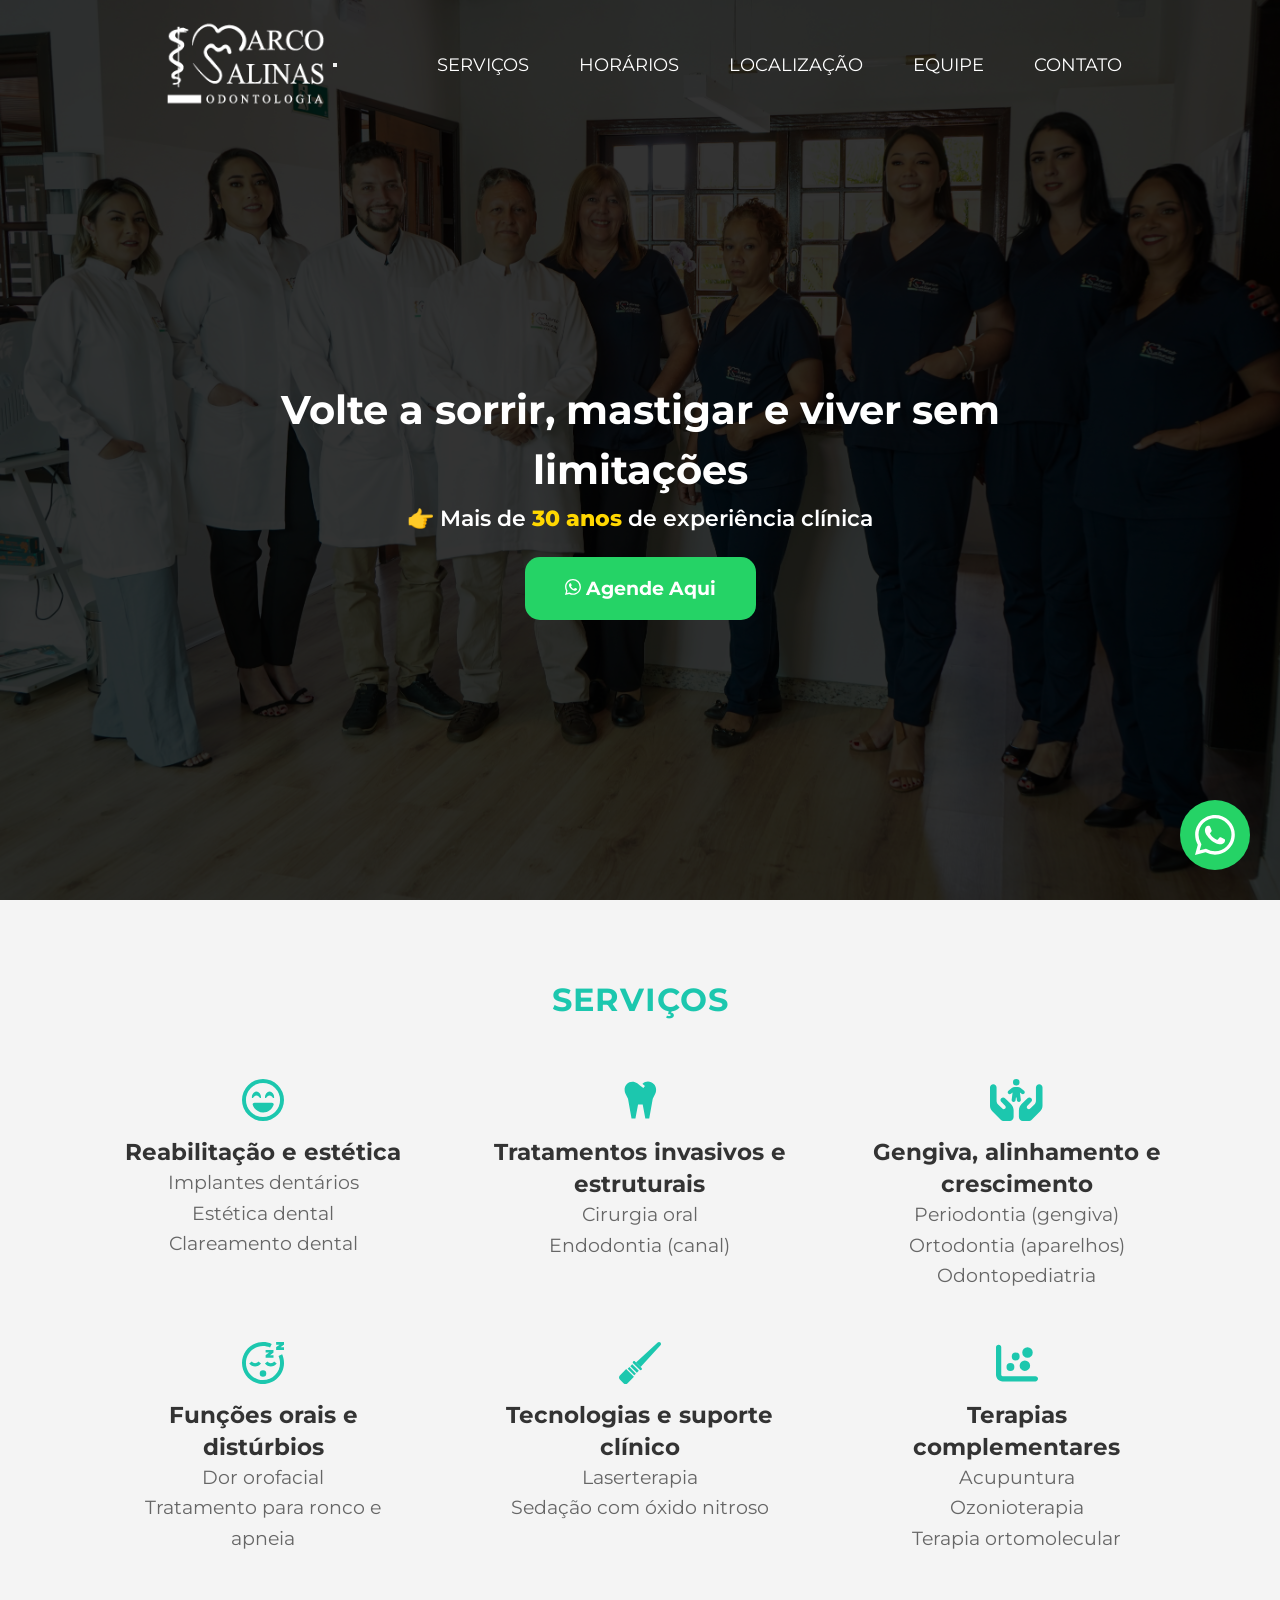
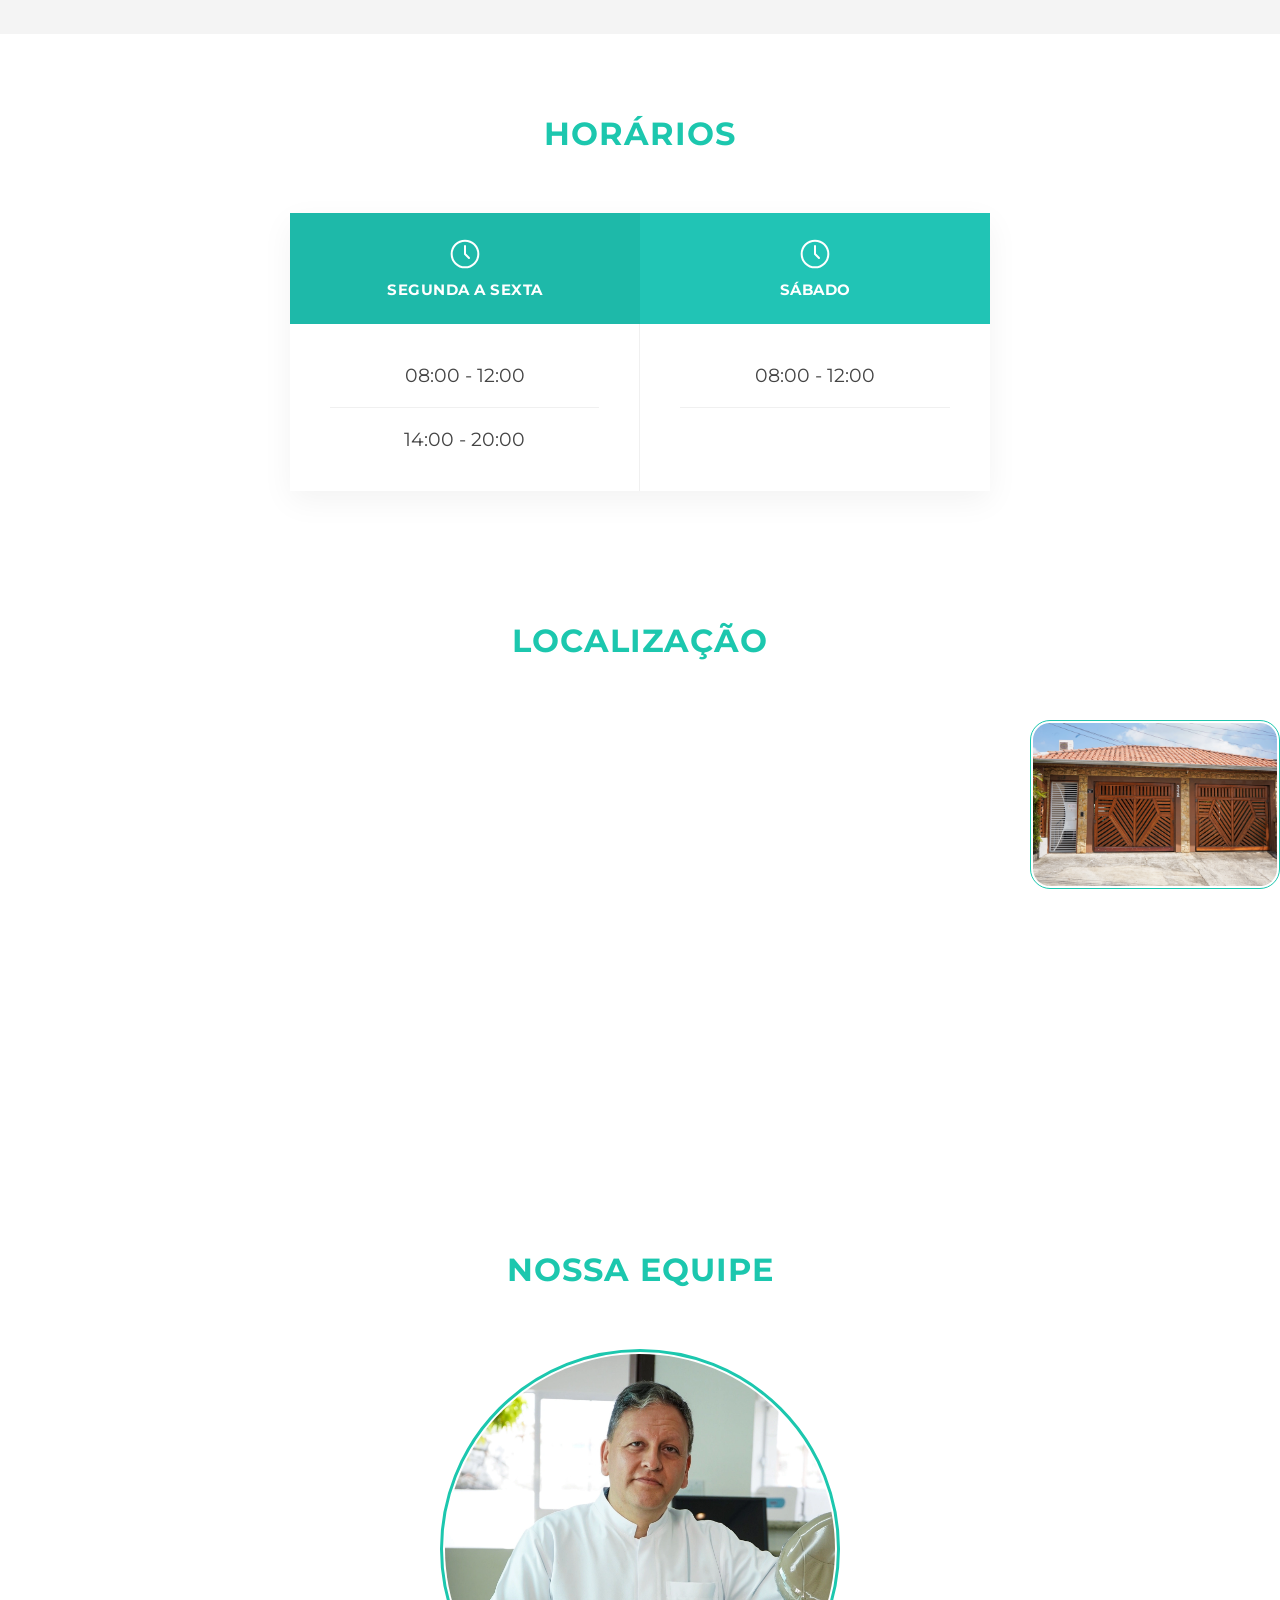
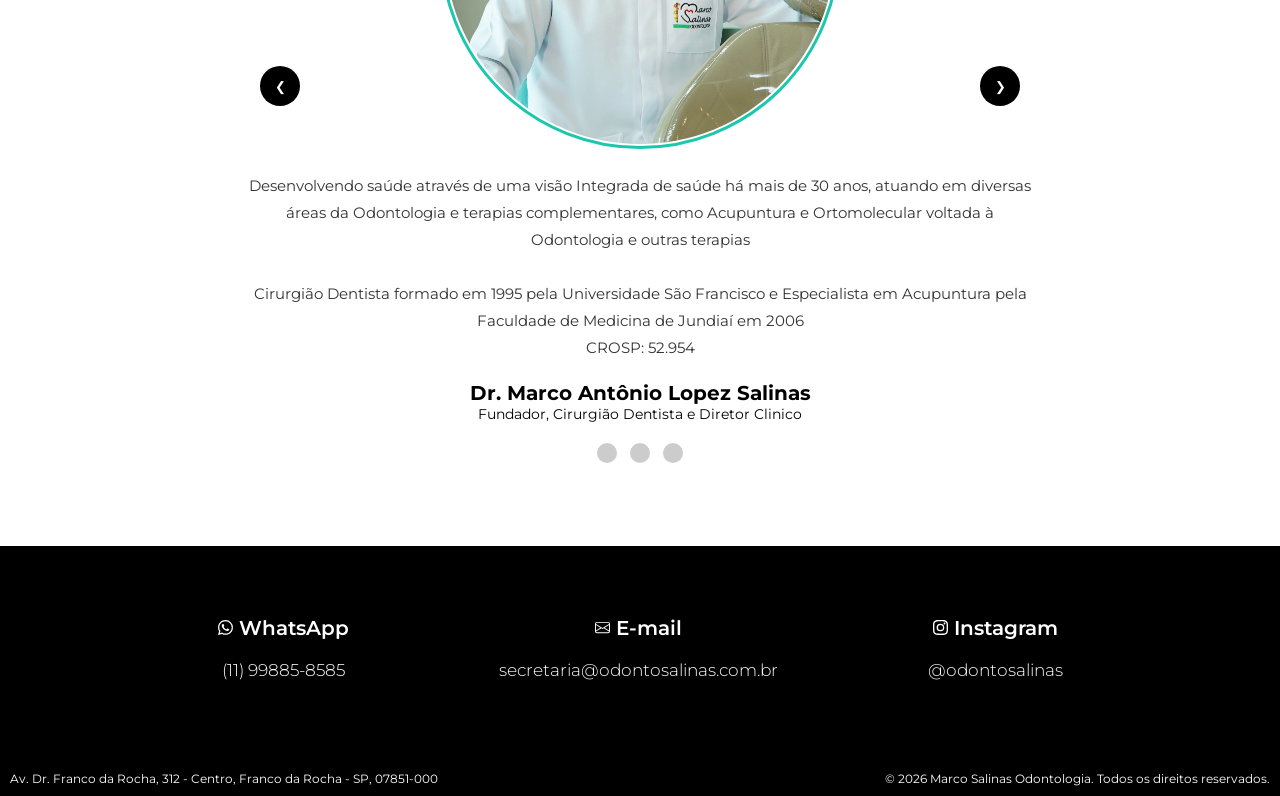
==== index.html @ e05a12b9 "arquivos base" ====
<!doctype html>
<html lang="pt-br">
  <head>
    <meta charset="UTF-8" />
    <title>Marco Salinas Odontologia</title>
    <meta name="description" content="Marco Salinas Odontologia - Franco da Rocha. Recupere seu sorriso com nossos serviços odontológicos. Agende uma avaliação! Mais de 30 anos de experiência.">
    <meta name="author" content="Marco Salinas Odontologia">
    <meta property="og:locale" content="pt_BR">
    <meta name="viewport" content="width=device-width, initial-scale=1.0" />
    <link rel="stylesheet" href="assets/css/index/index.css" />
    <link rel="icon" href="assets/img/logo_branco_png.png" />
  </head>
  <body>
    <header>
    <nav>
        <a href="#hero">
            <img src="assets/img/logo_branco_png.webp" alt="Logo da clínica Marco Salinas Odontologia em Franco da Rocha" width="175px">
        </a>
        
        <button class="menu-toggle" aria-label="Abrir Menu">
            <span class="bar"></span>
            <span class="bar"></span>
            <span class="bar"></span>
        </button>
        
        <ul class="nav-links">
            <li><a href="#servicos">SERVIÇOS</a></li>
            <li><a href="#horarios">HORÁRIOS</a></li>
            <li><a href="#localizacao">LOCALIZAÇÃO</a></li>
            <li><a href="#equipe">EQUIPE</a></li>
            <li><a href="#contato">CONTATO</a></li>
        </ul>
    </nav>
</header>
    <main>
      <section id="hero">
        <div class="container">
          <h1>Volte a sorrir, mastigar e viver sem limitações</h1>
          <p>👉 Mais de <span>30 anos</span> de experiência clínica</p>
          <a href="https://wa.me/5511998858585" target="_blank" class="btn">
            <svg
              xmlns="http://www.w3.org/2000/svg"
              width="16"
              height="16"
              fill="currentColor"
              class="bi bi-whatsapp"
              viewBox="0 0 16 16"
            >
              <path
                d="M13.601 2.326A7.85 7.85 0 0 0 7.994 0C3.627 0 .068 3.558.064 7.926c0 1.399.366 2.76 1.057 3.965L0 16l4.204-1.102a7.9 7.9 0 0 0 3.79.965h.004c4.368 0 7.926-3.558 7.93-7.93A7.9 7.9 0 0 0 13.6 2.326zM7.994 14.521a6.6 6.6 0 0 1-3.356-.92l-.24-.144-2.494.654.666-2.433-.156-.251a6.56 6.56 0 0 1-1.007-3.505c0-3.626 2.957-6.584 6.591-6.584a6.56 6.56 0 0 1 4.66 1.931 6.56 6.56 0 0 1 1.928 4.66c-.004 3.639-2.961 6.592-6.592 6.592m3.615-4.934c-.197-.099-1.17-.578-1.353-.646-.182-.065-.315-.099-.445.099-.133.197-.513.646-.627.775-.114.133-.232.148-.43.05-.197-.1-.836-.308-1.592-.985-.59-.525-.985-1.175-1.103-1.372-.114-.198-.011-.304.088-.403.087-.088.197-.232.296-.346.1-.114.133-.198.198-.33.065-.134.034-.248-.015-.347-.05-.099-.445-1.076-.612-1.47-.16-.389-.323-.335-.445-.34-.114-.007-.247-.007-.38-.007a.73.73 0 0 0-.529.247c-.182.198-.691.677-.691 1.654s.71 1.916.81 2.049c.098.133 1.394 2.132 3.383 2.992.47.205.84.326 1.129.418.475.152.904.129 1.246.08.38-.058 1.171-.48 1.338-.943.164-.464.164-.86.114-.943-.049-.084-.182-.133-.38-.232"
              />
            </svg>
            Agende Aqui
          </a>
        </div>
      </section>
      <section id="servicos">
        <div class="container">
          <h2 class="titulo">SERVIÇOS</h2>

          <div class="grid-servicos">
            <div class="card-servico">
              <svg
                xmlns="http://www.w3.org/2000/svg"
                viewBox="0 0 512 512"
                data-icon="fa-regular-face-laugh-beam"
                role="img"
                preserveAspectRatio="xMidYMid"
                style="overflow: hidden"
              >
                <path
                  d="M464 256A208 208 0 1 0 48 256a208 208 0 1 0 416 0zM0 256a256 256 0 1 1 512 0A256 256 0 1 1 0 256zm130.7 57.9c-4.2 -13.6 7.1 -25.9 21.3 -25.9H364.5c14.2 0 25.5 12.4 21.3 25.9C369 368.4 318.2 408 258.2 408s-110.8 -39.6 -127.5 -94.1zm86.9 -85.1l0 0 0 0 -0.2 -0.2c-0.2 -0.2 -0.4 -0.5 -0.7 -0.9c-0.6 -0.8 -1.6 -2 -2.8 -3.4c-2.5 -2.8 -6 -6.6 -10.2 -10.3c-8.8 -7.8 -18.8 -14 -27.7 -14s-18.9 6.2 -27.7 14c-4.2 3.7 -7.7 7.5 -10.2 10.3c-1.2 1.4 -2.2 2.6 -2.8 3.4c-0.3 0.4 -0.6 0.7 -0.7 0.9l-0.2 0.2 0 0 0 0 0 0c-2.1 2.8 -5.7 3.9 -8.9 2.8s-5.5 -4.1 -5.5 -7.6c0 -17.9 6.7 -35.6 16.6 -48.8c9.8 -13 23.9 -23.2 39.4 -23.2s29.6 10.2 39.4 23.2c9.9 13.2 16.6 30.9 16.6 48.8c0 3.4 -2.2 6.5 -5.5 7.6s-6.9 0 -8.9 -2.8l0 0 0 0zm160 0l0 0 -0.2 -0.2c-0.2 -0.2 -0.4 -0.5 -0.7 -0.9c-0.6 -0.8 -1.6 -2 -2.8 -3.4c-2.5 -2.8 -6 -6.6 -10.2 -10.3c-8.8 -7.8 -18.8 -14 -27.7 -14s-18.9 6.2 -27.7 14c-4.2 3.7 -7.7 7.5 -10.2 10.3c-1.2 1.4 -2.2 2.6 -2.8 3.4c-0.3 0.4 -0.6 0.7 -0.7 0.9l-0.2 0.2 0 0 0 0 0 0c-2.1 2.8 -5.7 3.9 -8.9 2.8s-5.5 -4.1 -5.5 -7.6c0 -17.9 6.7 -35.6 16.6 -48.8c9.8 -13 23.9 -23.2 39.4 -23.2s29.6 10.2 39.4 23.2c9.9 13.2 16.6 30.9 16.6 48.8c0 3.4 -2.2 6.5 -5.5 7.6s-6.9 0 -8.9 -2.8l0 0 0 0 0 0z"
                ></path>
              </svg>
              <h3>Reabilitação e estética</h3>
              <ul>
                <li>Implantes dentários</li>
                <li>Estética dental</li>
                <li>Clareamento dental</li>
              </ul>
            </div>

            <div class="card-servico">
              <svg
                xmlns="http://www.w3.org/2000/svg"
                viewBox="0 0 448 512"
                data-icon="fa-sharp-solid-tooth"
                role="img"
                preserveAspectRatio="xMidYMid"
                style="overflow: hidden"
              >
                <path
                  d="M186.1 52.1C169.3 39.1 148.7 32 127.5 32C74.7 32 32 74.7 32 127.5v6.2c0 15.8 3.7 31.3 10.7 45.5L73 239.6l39.4 220.6 3.5 19.8H136h8 19.9l3.7 -19.5L195.9 312h56.3l28.3 148.5 3.7 19.5H304h8 20.1l3.5 -19.8L375 239.6l30.2 -60.5c7.1 -14.1 10.7 -29.7 10.7 -45.5v-2.1c0 -55 -44.6 -99.6 -99.6 -99.6c-24.1 0 -47.4 8.8 -65.6 24.6l-3.2 2.8 32.1 25 -19.6 25.3 -37 -28.8 -37 -28.8z"
                ></path>
              </svg>
              <h3>Tratamentos invasivos e<br />estruturais</h3>
              <ul>
                <li>Cirurgia oral</li>
                <li>Endodontia (canal)</li>
              </ul>
            </div>

            <div class="card-servico">
              <svg
                xmlns="http://www.w3.org/2000/svg"
                viewBox="0 0 640 512"
                data-icon="fa-duotone-hands-holding-child"
                role="img"
                preserveAspectRatio="xMidYMid"
                style="overflow: hidden"
              >
                <defs></defs>
                <path
                  class="fa-secondary"
                  d="M80 104c0-22.1-17.9-40-40-40S0 81.9 0 104v56 64V325.5c0 25.5 10.1 49.9 28.1 67.9L128 493.3c12 12 28.3 18.7 45.3 18.7H240c26.5 0 48-21.5 48-48V385.1c0-29.7-11.8-58.2-32.8-79.2l-25.3-25.3 0 0-15.2-15.2-32-32c-12.5-12.5-32.8-12.5-45.3 0s-12.5 32.8 0 45.3l32 32 15.2 15.2c11 11 9.2 29.2-3.7 37.8c-9.7 6.5-22.7 5.2-31-3.1L98.7 309.5c-12-12-18.7-28.3-18.7-45.3V224 144 104zm480 0v40 80 40.2c0 17-6.7 33.3-18.7 45.3l-51.1 51.1c-8.3 8.3-21.3 9.6-31 3.1c-12.9-8.6-14.7-26.9-3.7-37.8l15.2-15.2 32-32c12.5-12.5 12.5-32.8 0-45.3s-32.8-12.5-45.3 0l-32 32-15.2 15.2 0 0-25.3 25.3c-21 21-32.8 49.5-32.8 79.2V464c0 26.5 21.5 48 48 48h66.7c17 0 33.3-6.7 45.3-18.7l99.9-99.9c18-18 28.1-42.4 28.1-67.9V224 160 104c0-22.1-17.9-40-40-40s-40 17.9-40 40z"
                ></path>
                <path
                  class="fa-primary"
                  d="M280 40a40 40 0 1 1 80 0 40 40 0 1 1 -80 0zM384.5 181l-19.8-16.7L375.8 253c1.6 13.2-7.7 25.1-20.8 26.8s-25.1-7.7-26.8-20.8l-4.4-35h-7.6l-4.4 35c-1.6 13.2-13.6 22.5-26.8 20.8s-22.5-13.6-20.8-26.8l11.1-88.8L255.5 181c-10.1 8.6-25.3 7.3-33.8-2.8s-7.3-25.3 2.8-33.8L266 109.2c10.1-8.5 22.9-13.2 36.2-13.2h35.6c13.2 0 26 4.7 36.2 13.2l41.5 35.1c10.1 8.6 11.4 23.7 2.8 33.8s-23.7 11.4-33.8 2.8z"
                ></path>
              </svg>
              <h3>Gengiva, alinhamento e<br />crescimento</h3>
              <ul>
                <li>Periodontia (gengiva)</li>
                <li>Ortodontia (aparelhos)</li>
                <li>Odontopediatria</li>
              </ul>
            </div>

            <div class="card-servico">
              <svg
                xmlns="http://www.w3.org/2000/svg"
                viewBox="0 0 512 512"
                data-icon="fa-sharp-regular-face-sleeping"
                role="img"
                preserveAspectRatio="xMidYMid"
                style="overflow: hidden"
              >
                <path
                  d="M48 256C48 141.1 141.1 48 256 48c30.7 0 59.9 6.7 86.1 18.6l19.9 -43.7C329.6 8.2 293.7 0 256 0C114.6 0 0 114.6 0 256S114.6 512 256 512s256 -114.6 256 -256c0 -37.7 -8.2 -73.6 -22.9 -105.9l-43.7 19.9C457.3 196.1 464 225.3 464 256c0 114.9 -93.1 208 -208 208S48 370.9 48 256zM256 424a40 40 0 1 0 0 -80 40 40 0 1 0 0 80zM391.5 237.7c-20 27.1 -59.8 27.1 -79.8 0l-32.2 23.8c36 48.7 108.2 48.7 144.2 0l-32.2 -23.8zm-271.8 0L87.5 261.5c36 48.7 108.2 48.7 144.2 0l-32.2 -23.8c-20 27.1 -59.8 27.1 -79.8 0zM288 96v32h16 26.7l-36.3 27.2L288 160v8 8 16h16 64 16V160H368 341.3l36.3 -27.2L384 128v-8 -8V96H368 304 288zM432 0H416V32h16 26.7L422.4 59.2 416 64v8 8V96h16 64 16V64H496 469.3l36.3 -27.2L512 32V24 16 0H496 432z"
                ></path>
              </svg>
              <h3>Funções orais e<br />distúrbios</h3>
              <ul>
                <li>Dor orofacial</li>
                <li>Tratamento para ronco e<br />apneia</li>
              </ul>
            </div>

            <div class="card-servico">
              <svg
                xmlns="http://www.w3.org/2000/svg"
                viewBox="0 0 512 512"
                data-icon="fa-duotone-sword-laser"
                role="img"
                preserveAspectRatio="xMidYMid"
                style="overflow: hidden"
              >
                <path
                  class="fa-secondary"
                  d="M505.7 40.2c8.7-9.5 8.3-24.1-.7-33.2s-23.7-9.4-33.2-.7L207.1 248.5l56.4 56.4L505.7 40.2z"
                ></path>
                <path
                  class="fa-primary"
                  d="M172.7 236.7c-6.1 6.1-6.2 15.8-.5 22.1l81 81c6.3 5.8 16 5.6 22.1-.5c6.2-6.2 6.2-16.4 0-22.6l-80-80c-6.2-6.2-16.4-6.2-22.6 0zm-11.3 33.9l-23.7 23.7 80 80 23.7-23.7-80-80zm45 115l-80-80-20.7 20.7 80 80 20.7-20.7zM181.7 425L87 330.3l-2.3 2.3L10.3 407C3.7 413.7 0 422.6 0 432s3.7 18.3 10.3 25L55 501.7c6.6 6.6 15.6 10.3 25 10.3s18.3-3.7 25-10.3l74.3-74.3 2.3-2.3z"
                ></path>
              </svg>
              <h3>Tecnologias e suporte<br />clínico</h3>
              <ul>
                <li>Laserterapia</li>
                <li>Sedação com óxido nitroso</li>
              </ul>
            </div>

            <div class="card-servico">
              <svg
                xmlns="http://www.w3.org/2000/svg"
                viewBox="0 0 512 512"
                data-icon="fa-duotone-chart-scatter-bubble"
                role="img"
                preserveAspectRatio="xMidYMid"
                style="overflow: hidden"
              >
                <defs></defs>
                <path
                  class="fa-secondary"
                  d="M32 32c17.7 0 32 14.3 32 32V400c0 8.8 7.2 16 16 16H480c17.7 0 32 14.3 32 32s-14.3 32-32 32H80c-44.2 0-80-35.8-80-80V64C0 46.3 14.3 32 32 32z"
                ></path>
                <path
                  class="fa-primary"
                  d="M384 192a64 64 0 1 0 0-128 64 64 0 1 0 0 128zm-96-16a48 48 0 1 0 -96 0 48 48 0 1 0 96 0zm64 176a64 64 0 1 0 0-128 64 64 0 1 0 0 128zm-176 0a48 48 0 1 0 0-96 48 48 0 1 0 0 96z"
                ></path>
              </svg>
              <h3>Terapias<br />complementares</h3>
              <ul>
                <li>Acupuntura</li>
                <li>Ozonioterapia</li>
                <li>Terapia ortomolecular</li>
              </ul>
            </div>
          </div>
        </div>
      </section>
      <section id="horarios">
        <div class="overlay-horarios">
          <div class="container">
            <h2 class="titulo">HORÁRIOS</h2>

            <div class="card-horarios">
              <div class="coluna-horario">
                <div class="cabecalho-horario bg-teal-dark">
                  <svg
                    class="icone-relogio"
                    viewBox="0 0 24 24"
                    fill="none"
                    stroke="currentColor"
                    stroke-width="1.5"
                    stroke-linecap="round"
                    stroke-linejoin="round"
                  >
                    <circle cx="12" cy="12" r="10"></circle>
                    <polyline points="12 6 12 12 15 15"></polyline>
                  </svg>
                  <h3>SEGUNDA A SEXTA</h3>
                </div>
                <div class="corpo-horario borda-direita">
                  <div class="linha-horario borda-inferior">08:00 - 12:00</div>
                  <div class="linha-horario">14:00 - 20:00</div>
                </div>
              </div>

              <div class="coluna-horario">
                <div class="cabecalho-horario bg-teal-light">
                  <svg
                    class="icone-relogio"
                    viewBox="0 0 24 24"
                    fill="none"
                    stroke="currentColor"
                    stroke-width="1.5"
                    stroke-linecap="round"
                    stroke-linejoin="round"
                  >
                    <circle cx="12" cy="12" r="10"></circle>
                    <polyline points="12 6 12 12 15 15"></polyline>
                  </svg>
                  <h3>SÁBADO</h3>
                </div>
                <div class="corpo-horario">
                  <div class="linha-horario borda-inferior">08:00 - 12:00</div>
                  <div class="linha-horario">&nbsp;</div>
                </div>
              </div>
            </div>
          </div>
        </div>
      </section>
      <section id="localizacao">
        <h2 class="titulo">LOCALIZAÇÃO</h2>
        <div class="container">
          <iframe
            src="https://www.google.com/maps/embed?pb=!1m18!1m12!1m3!1d3663.6260722080146!2d-46.72597228830667!3d-23.329322053022203!2m3!1f0!2f0!3f0!3m2!1i1024!2i768!4f13.1!3m3!1m2!1s0x94cee43f23cbb299%3A0x196dfcf4486a04c1!2sMarco%20Salinas%20Odontologia!5e0!3m2!1spt-BR!2sbr!4v1776551404346!5m2!1spt-BR!2sbr"
            width="600"
            height="450"
            style="border: 0"
            allowfullscreen=""
            loading="lazy"
            referrerpolicy="no-referrer-when-downgrade"
          ></iframe>
          <img src="assets/img/fachada_clinica.webp" alt="Fachada da clínica Marco Salinas Odontologia localizada no centro de Franco da Rocha" loading="lazy"/>
        </div>
      </section>
      <section id="equipe">
        <div class="container">
          <h2 class="titulo">Nossa Equipe</h2>

          <div class="carousel-container">
            <button class="btn-prev" onclick="mudarSlide(-1)">❮</button>

            <div class="carousel-wrapper">
              <div class="slide active">
                <img
                  src="assets/img/dr_marco_salinas.webp"
                  alt="Dr. Marco Salinas, dentista com mais de 30 anos de experiência em Franco da Rocha"
                  class="foto-perfil"
                  loading="lazy"
                />
                <div class="biografia">
                  <p>
                    Desenvolvendo saúde através de uma visão Integrada de saúde há mais de 30 anos, atuando em diversas áreas da Odontologia e terapias complementares, como Acupuntura e Ortomolecular voltada à Odontologia e outras terapias
                  </p>
                  <br>
                  <p>
                    Cirurgião Dentista formado em 1995 pela Universidade São
                    Francisco e Especialista em Acupuntura pela Faculdade de Medicina de
                    Jundiaí em 2006
                  </p>
                  <p>CROSP: 52.954</p>
                </div>
                <h3 class="nome">Dr. Marco Antônio Lopez Salinas</h3>
                <p class="cargo">Fundador, Cirurgião Dentista e Diretor Clinico</p>
              </div>

              <div class="slide">
                <img
                  src="assets/img/abc.webp"
                  alt="Dra. Exemplo"
                  class="foto-perfil"
                  loading="lazy"
                />
                <div class="biografia">
                  <p>Especialista em X pela X</p>
                  <p>Mestre em X</p>
                  <p>Atuação em X</p>
                  <p>CROSP: XX.XXX</p>
                </div>
                <h3 class="nome">Dra. X</h3>
                <p class="cargo">Cargo X</p>
              </div>
              <!-- <div class="slide">
                <img
                  src="assets/img/logo_branco_png.png"
                  alt="Dra. Exemplo"
                  class="foto-perfil"
                  loading="lazy"
                />
                <div class="biografia">
                  <p>Especialista em Ortodontia pela USP</p>
                  <p>Mestre em Odontologia Estética</p>
                  <p>Atuação em alinhadores invisíveis</p>
                  <p>CROSP: 00.000</p>
                </div>
                <h3 class="nome">Dra. X</h3>
                <p class="cargo">Cargo X</p>
              </div> -->
            </div>

            <button class="btn-next" onclick="mudarSlide(1)">❯</button>
          </div>

          <div class="dots" id="dots-container">
            <span class="dot active" onclick="irParaSlide(0)"></span>
            <span class="dot" onclick="irParaSlide(1)"></span>
            <span class="dot" onclick="irParaSlide(2)"></span>
          </div>
        </div>
      </section>
    </main>
    <footer>
      <div id="contato">
        <div>
          <p>
            <svg
              xmlns="http://www.w3.org/2000/svg"
              width="16"
              height="16"
              fill="currentColor"
              class="bi bi-whatsapp"
              viewBox="0 0 16 16"
            >
              <path
                d="M13.601 2.326A7.85 7.85 0 0 0 7.994 0C3.627 0 .068 3.558.064 7.926c0 1.399.366 2.76 1.057 3.965L0 16l4.204-1.102a7.9 7.9 0 0 0 3.79.965h.004c4.368 0 7.926-3.558 7.93-7.93A7.9 7.9 0 0 0 13.6 2.326zM7.994 14.521a6.6 6.6 0 0 1-3.356-.92l-.24-.144-2.494.654.666-2.433-.156-.251a6.56 6.56 0 0 1-1.007-3.505c0-3.626 2.957-6.584 6.591-6.584a6.56 6.56 0 0 1 4.66 1.931 6.56 6.56 0 0 1 1.928 4.66c-.004 3.639-2.961 6.592-6.592 6.592m3.615-4.934c-.197-.099-1.17-.578-1.353-.646-.182-.065-.315-.099-.445.099-.133.197-.513.646-.627.775-.114.133-.232.148-.43.05-.197-.1-.836-.308-1.592-.985-.59-.525-.985-1.175-1.103-1.372-.114-.198-.011-.304.088-.403.087-.088.197-.232.296-.346.1-.114.133-.198.198-.33.065-.134.034-.248-.015-.347-.05-.099-.445-1.076-.612-1.47-.16-.389-.323-.335-.445-.34-.114-.007-.247-.007-.38-.007a.73.73 0 0 0-.529.247c-.182.198-.691.677-.691 1.654s.71 1.916.81 2.049c.098.133 1.394 2.132 3.383 2.992.47.205.84.326 1.129.418.475.152.904.129 1.246.08.38-.058 1.171-.48 1.338-.943.164-.464.164-.86.114-.943-.049-.084-.182-.133-.38-.232"
              />
            </svg>
            WhatsApp
          </p>
          <a href="https://wa.me/5511998858585" target="_blank"
            >(11) 99885-8585</a
          >
        </div>
        
        <div>
          <p>
            <svg
              xmlns="http://www.w3.org/2000/svg"
              fill="currentColor"
              class="bi bi-envelope"
              viewBox="0 0 16 16"
            >
              <path
                d="M0 4a2 2 0 0 1 2-2h12a2 2 0 0 1 2 2v8a2 2 0 0 1-2 2H2a2 2 0 0 1-2-2zm2-1a1 1 0 0 0-1 1v.217l7 4.2 7-4.2V4a1 1 0 0 0-1-1zm13 2.383-4.708 2.825L15 11.105zm-.034 6.876-5.64-3.471L8 9.583l-1.326-.795-5.64 3.47A1 1 0 0 0 2 13h12a1 1 0 0 0 .966-.741M1 11.105l4.708-2.897L1 5.383z"
              />
            </svg>
            E-mail
          </p>
          <a href="mailto:secretaria@odontosalinas.com.br"
            >secretaria@odontosalinas.com.br</a
          >
        </div>
        <div>
          <p>
            <svg
              xmlns="http://www.w3.org/2000/svg"
              width="16"
              height="16"
              fill="currentColor"
              class="bi bi-instagram"
              viewBox="0 0 16 16"
            >
              <path
                d="M8 0C5.829 0 5.556.01 4.703.048 3.85.088 3.269.222 2.76.42a3.9 3.9 0 0 0-1.417.923A3.9 3.9 0 0 0 .42 2.76C.222 3.268.087 3.85.048 4.7.01 5.555 0 5.827 0 8.001c0 2.172.01 2.444.048 3.297.04.852.174 1.433.372 1.942.205.526.478.972.923 1.417.444.445.89.719 1.416.923.51.198 1.09.333 1.942.372C5.555 15.99 5.827 16 8 16s2.444-.01 3.298-.048c.851-.04 1.434-.174 1.943-.372a3.9 3.9 0 0 0 1.416-.923c.445-.445.718-.891.923-1.417.197-.509.332-1.09.372-1.942C15.99 10.445 16 10.173 16 8s-.01-2.445-.048-3.299c-.04-.851-.175-1.433-.372-1.941a3.9 3.9 0 0 0-.923-1.417A3.9 3.9 0 0 0 13.24.42c-.51-.198-1.092-.333-1.943-.372C10.443.01 10.172 0 7.998 0zm-.717 1.442h.718c2.136 0 2.389.007 3.232.046.78.035 1.204.166 1.486.275.373.145.64.319.92.599s.453.546.598.92c.11.281.24.705.275 1.485.039.843.047 1.096.047 3.231s-.008 2.389-.047 3.232c-.035.78-.166 1.203-.275 1.485a2.5 2.5 0 0 1-.599.919c-.28.28-.546.453-.92.598-.28.11-.704.24-1.485.276-.843.038-1.096.047-3.232.047s-2.39-.009-3.233-.047c-.78-.036-1.203-.166-1.485-.276a2.5 2.5 0 0 1-.92-.598 2.5 2.5 0 0 1-.6-.92c-.109-.281-.24-.705-.275-1.485-.038-.843-.046-1.096-.046-3.233s.008-2.388.046-3.231c.036-.78.166-1.204.276-1.486.145-.373.319-.64.599-.92s.546-.453.92-.598c.282-.11.705-.24 1.485-.276.738-.034 1.024-.044 2.515-.045zm4.988 1.328a.96.96 0 1 0 0 1.92.96.96 0 0 0 0-1.92m-4.27 1.122a4.109 4.109 0 1 0 0 8.217 4.109 4.109 0 0 0 0-8.217m0 1.441a2.667 2.667 0 1 1 0 5.334 2.667 2.667 0 0 1 0-5.334"
              />
            </svg>
            Instagram
          </p>
          <a href="https://www.instagram.com/odontosalinas/" target="_blank"
            >@odontosalinas</a
          >
        </div>
      </div>
      
      <div class="container">
        <p>
          Av. Dr. Franco da Rocha, 312 - Centro, Franco da Rocha - SP, 07851-000
        </p>
        <p>
          &copy; 2026 Marco Salinas Odontologia. Todos os direitos reservados.
        </p>
      </div>
    </footer>
    <aside>

        <a id="whatsapp" href="https://wa.me/5511998858585" target="_blank">
            <svg xmlns="http://www.w3.org/2000/svg" width="16" height="16" fill="currentColor" class="bi bi-whatsapp" viewBox="0 0 16 16">
                <path d="M13.601 2.326A7.85 7.85 0 0 0 7.994 0C3.627 0 .068 3.558.064 7.926c0 1.399.366 2.76 1.057 3.965L0 16l4.204-1.102a7.9 7.9 0 0 0 3.79.965h.004c4.368 0 7.926-3.558 7.93-7.93A7.9 7.9 0 0 0 13.6 2.326zM7.994 14.521a6.6 6.6 0 0 1-3.356-.92l-.24-.144-2.494.654.666-2.433-.156-.251a6.56 6.56 0 0 1-1.007-3.505c0-3.626 2.957-6.584 6.591-6.584a6.56 6.56 0 0 1 4.66 1.931 6.56 6.56 0 0 1 1.928 4.66c-.004 3.639-2.961 6.592-6.592 6.592m3.615-4.934c-.197-.099-1.17-.578-1.353-.646-.182-.065-.315-.099-.445.099-.133.197-.513.646-.627.775-.114.133-.232.148-.43.05-.197-.1-.836-.308-1.592-.985-.59-.525-.985-1.175-1.103-1.372-.114-.198-.011-.304.088-.403.087-.088.197-.232.296-.346.1-.114.133-.198.198-.33.065-.134.034-.248-.015-.347-.05-.099-.445-1.076-.612-1.47-.16-.389-.323-.335-.445-.34-.114-.007-.247-.007-.38-.007a.73.73 0 0 0-.529.247c-.182.198-.691.677-.691 1.654s.71 1.916.81 2.049c.098.133 1.394 2.132 3.383 2.992.47.205.84.326 1.129.418.475.152.904.129 1.246.08.38-.058 1.171-.48 1.338-.943.164-.464.164-.86.114-.943-.049-.084-.182-.133-.38-.232"/>
            </svg>
        </a>
    </aside>
    <aside>
        <button id="btn-scroll-top" onclick="scrollToTop()">
            <svg
            xmlns="http://www.w3.org/2000/svg"
            viewBox="0 0 24 24"
            fill="currentColor"
            width="40"
            height="40"
            >
            <path d="M12 2L5 9h4v7h6V9h4L12 2z"></path>
            </svg>
        </button>
    </aside>
  </body>
  <script src="assets/js/index/index.js"></script>
</html>
---- assets/css/index/index.css ----
@import url('../global/global.css');
@import url('partials/equipe.css');
@import url('partials/hero.css');
@import url('partials/servicos.css');
@import url('partials/contato.css');
@import url('partials/localizacao.css');
@import url('partials/horarios.css');
@import url('partials/header.css');

a {
    text-decoration: none;
}

body.no-scroll {
    overflow: hidden;
}

/* Botão de voltar ao topo */
#btn-scroll-top {
    position: fixed;
    bottom: 11rem;
    right: 3rem;
    background-color: var(--verde_azulado);
    border: none;
    border-radius: 50%;
    width: 7rem;
    height: 7rem;
    cursor: pointer;
    z-index: 1000;
    font-size: 6rem;
    display: none;
}

/* botão do whatsapp */
#whatsapp {
    position: fixed;
    bottom: 3rem;
    right: 3rem;
    background-color: var(--verde_claro);
    border: none;
    border-radius: 50%;
    width: 7rem;
    height: 7rem;
    cursor: pointer;
    z-index: 1000;
    display: flex;
    justify-content: center;
    align-items: center;
    transition: transform 0.3s ease, box-shadow 0.3s ease, background-color 0.3s ease;
    /* Animação de pulsação */
    animation: pulse-animation 2s infinite;
}

#whatsapp:hover {
    transform: scale(1.15) rotate(10deg);
    box-shadow: 0 0 20px rgba(37, 211, 102, 0.6); /* Brilho neon */
    background-color: #000;
}

@keyframes pulse-animation {
    0% { box-shadow: 0 0 0 0 rgba(37, 211, 102, 0.7); }
    70% { box-shadow: 0 0 0 15px rgba(37, 211, 102, 0); }
    100% { box-shadow: 0 0 0 0 rgba(37, 211, 102, 0); }
}

#whatsapp svg {
    fill: white;
    width: 4rem;
    height: 4rem;
    transition: transform 0.3s ease;
}

#whatsapp:hover svg {
    transform: scale(1.1);
}



@media (max-width:840px) {

  html {
    font-size: 50.5%;
    scroll-behavior: smooth;
  }

  #btn-scroll-top {
    width: 6rem;
    height: 6rem;
    bottom: 10rem;
  }

  #whatsapp {
    width: 6rem;
    height: 6rem;
  }

  #whatsapp svg {
    width: 3rem;
    height: 3rem;
  }

}
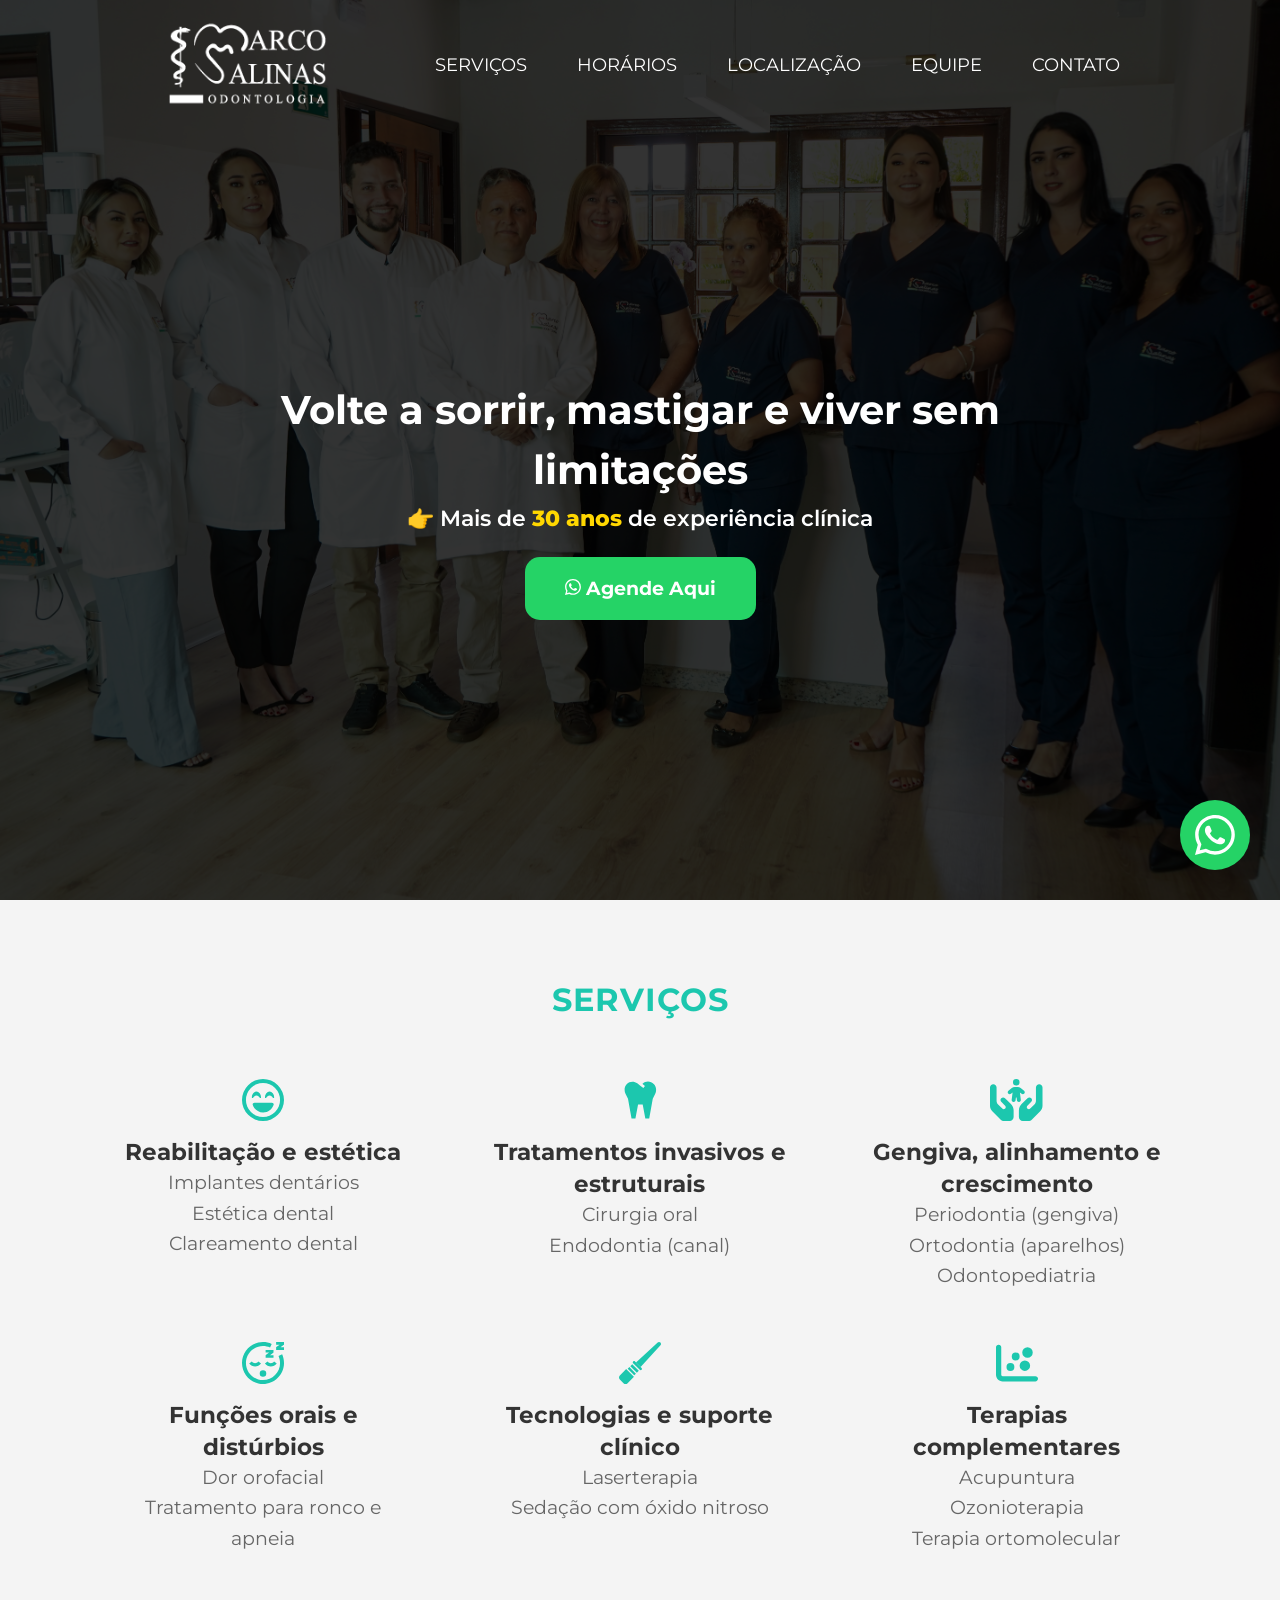
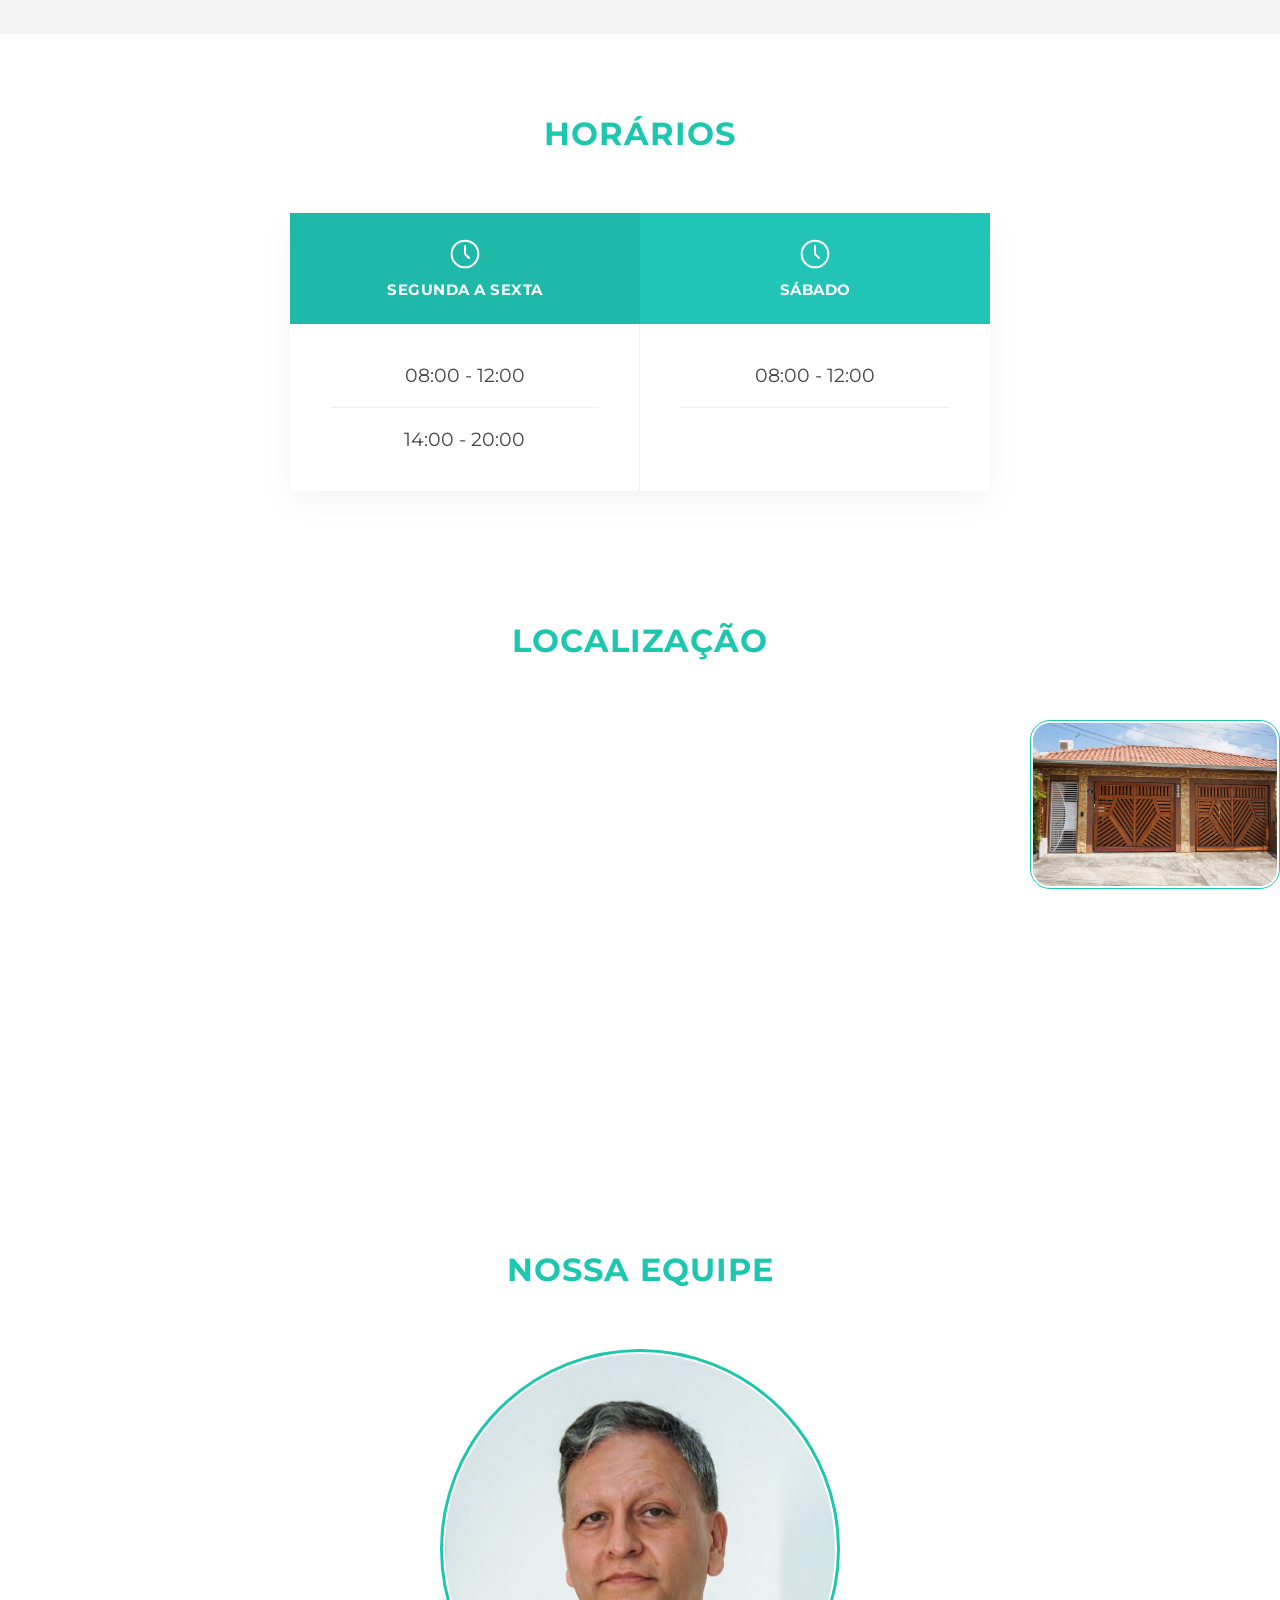
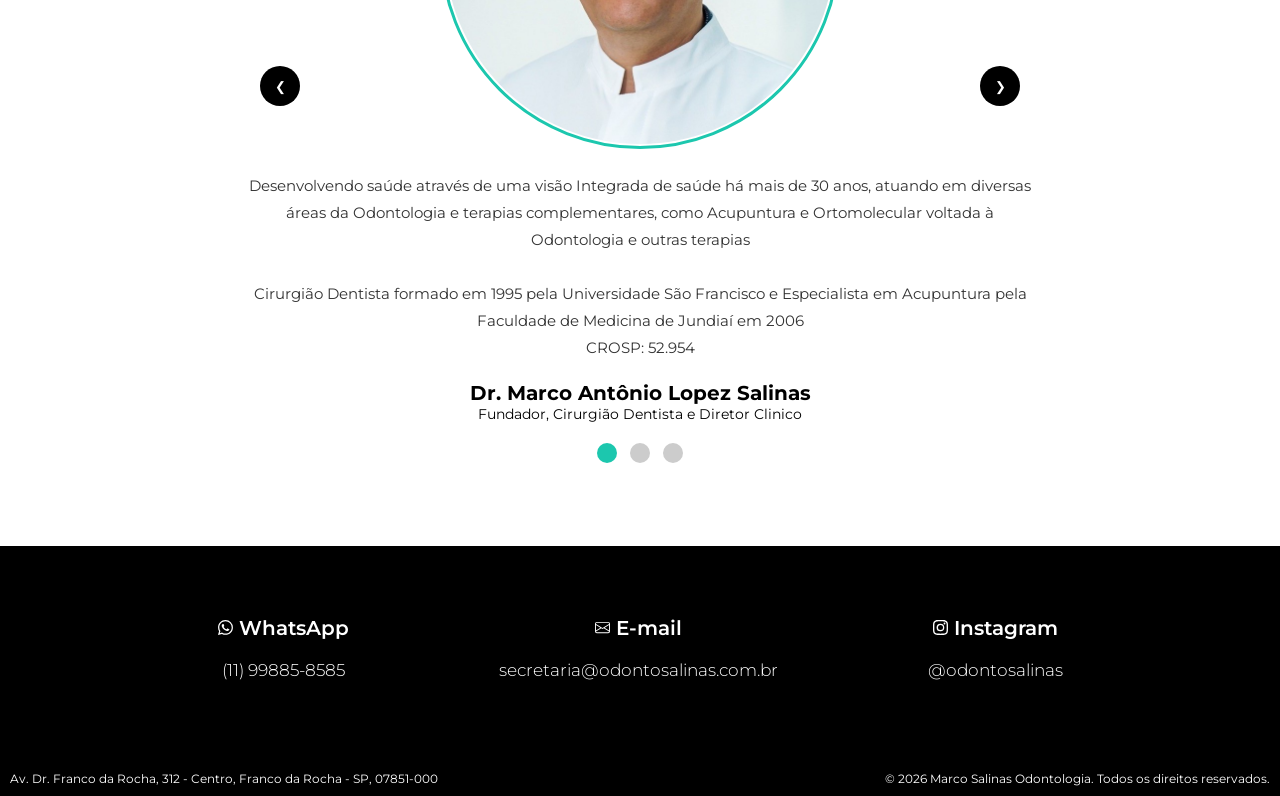
==== commit 792990f1: "correção menu mobile e atualização slider equipe - Corrigido o ponto indesejado que aparecia em tela" ====
--- a/index.html
+++ b/index.html
@@ -279,7 +279,7 @@
             <div class="carousel-wrapper">
               <div class="slide active">
                 <img
-                  src="assets/img/dr_marco_salinas.webp"
+                  src="assets/img/dr_marco_salinas_1.jpeg"
                   alt="Dr. Marco Salinas, dentista com mais de 30 anos de experiência em Franco da Rocha"
                   class="foto-perfil"
                   loading="lazy"
@@ -302,7 +302,7 @@
 
               <div class="slide">
                 <img
-                  src="assets/img/abc.webp"
+                  src="assets/img/dr_simone_oliveira_1.webp"
                   alt="Dra. Exemplo"
                   class="foto-perfil"
                   loading="lazy"
@@ -313,25 +313,26 @@
                   <p>Atuação em X</p>
                   <p>CROSP: XX.XXX</p>
                 </div>
-                <h3 class="nome">Dra. X</h3>
-                <p class="cargo">Cargo X</p>
+                <h3 class="nome">Dra. Simone Oliveira de Macedo</h3>
+                <p class="cargo">Cirurgiã Dentista</p>
               </div>
-              <!-- <div class="slide">
+              <div class="slide">
                 <img
-                  src="assets/img/logo_branco_png.png"
-                  alt="Dra. Exemplo"
+                  src="assets/img/dr_rosania_ramos_1.jpg"
+                  alt="Dra. Rosania Ramos"
                   class="foto-perfil"
                   loading="lazy"
                 />
                 <div class="biografia">
-                  <p>Especialista em Ortodontia pela USP</p>
-                  <p>Mestre em Odontologia Estética</p>
-                  <p>Atuação em alinhadores invisíveis</p>
-                  <p>CROSP: 00.000</p>
-                </div>
-                <h3 class="nome">Dra. X</h3>
-                <p class="cargo">Cargo X</p>
-              </div> -->
+                  <p>Graduação em Odontologia - PUC Minas</p>
+                  <p>Aperfeiçoamento em Prótese - UFMG</p>
+                  <p>Especialização em Implantodontia - USP</p>
+                  <p>Aperfeiçoamento em Lâminados Cerâmicos - USP</p>
+                  <p>CROSP: 151946</p>
+                </div>
+                <h3 class="nome">Dra. Rosania Ramos Pereira</h3>
+                <p class="cargo">Cirurgiã Dentista</p>
+              </div>
             </div>
 
             <button class="btn-next" onclick="mudarSlide(1)">❯</button>
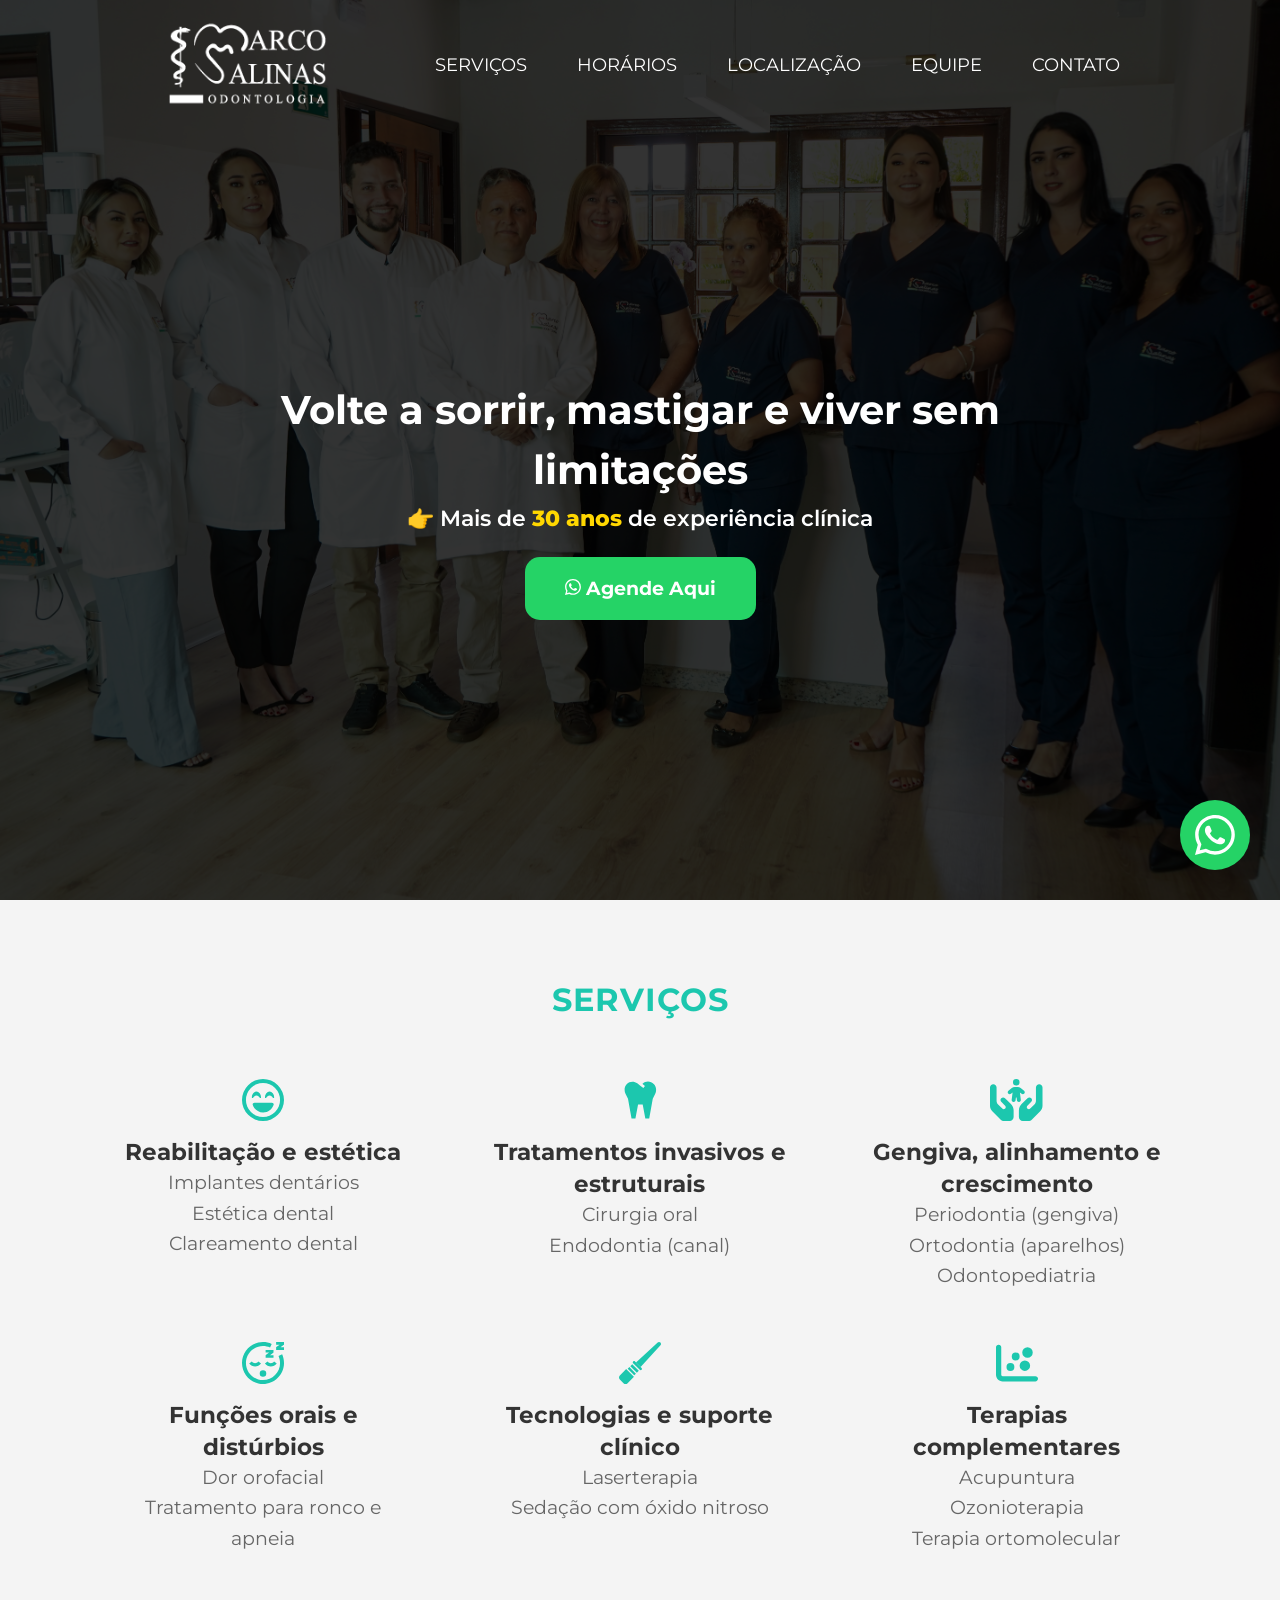
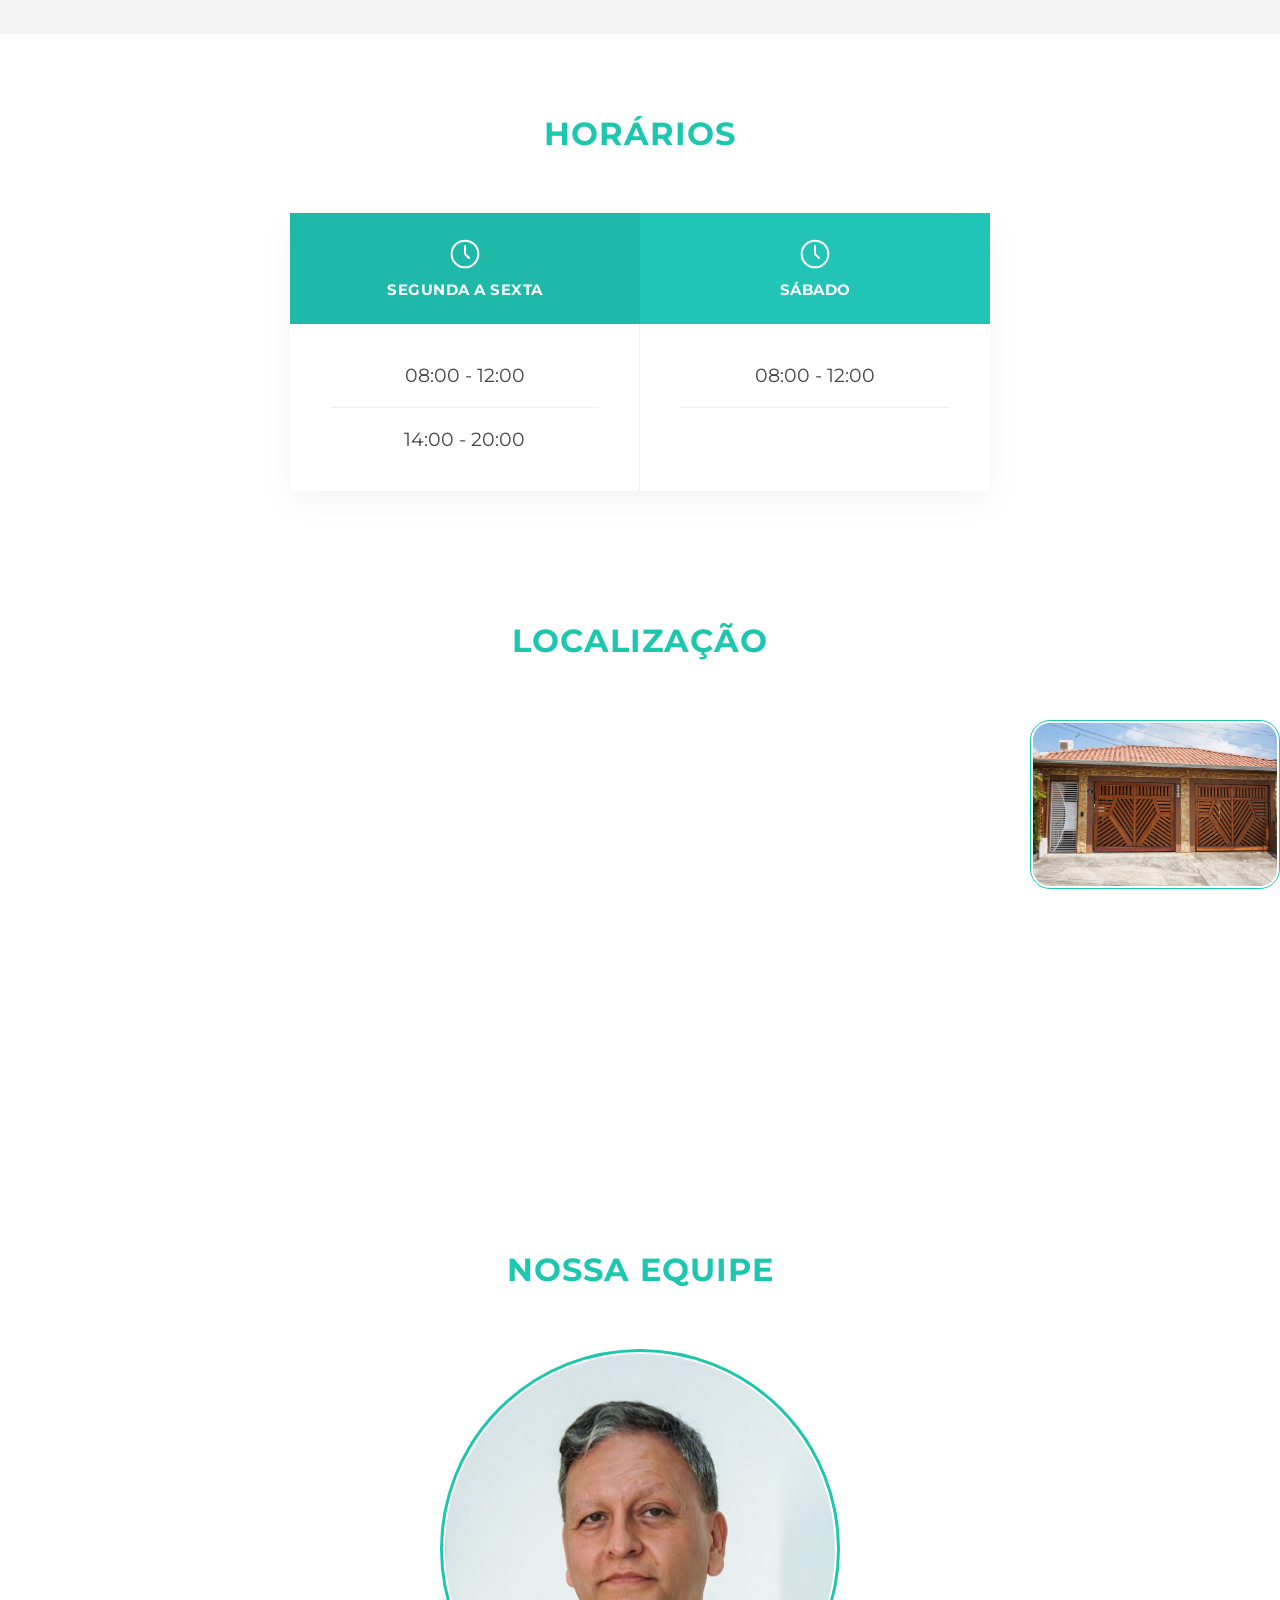
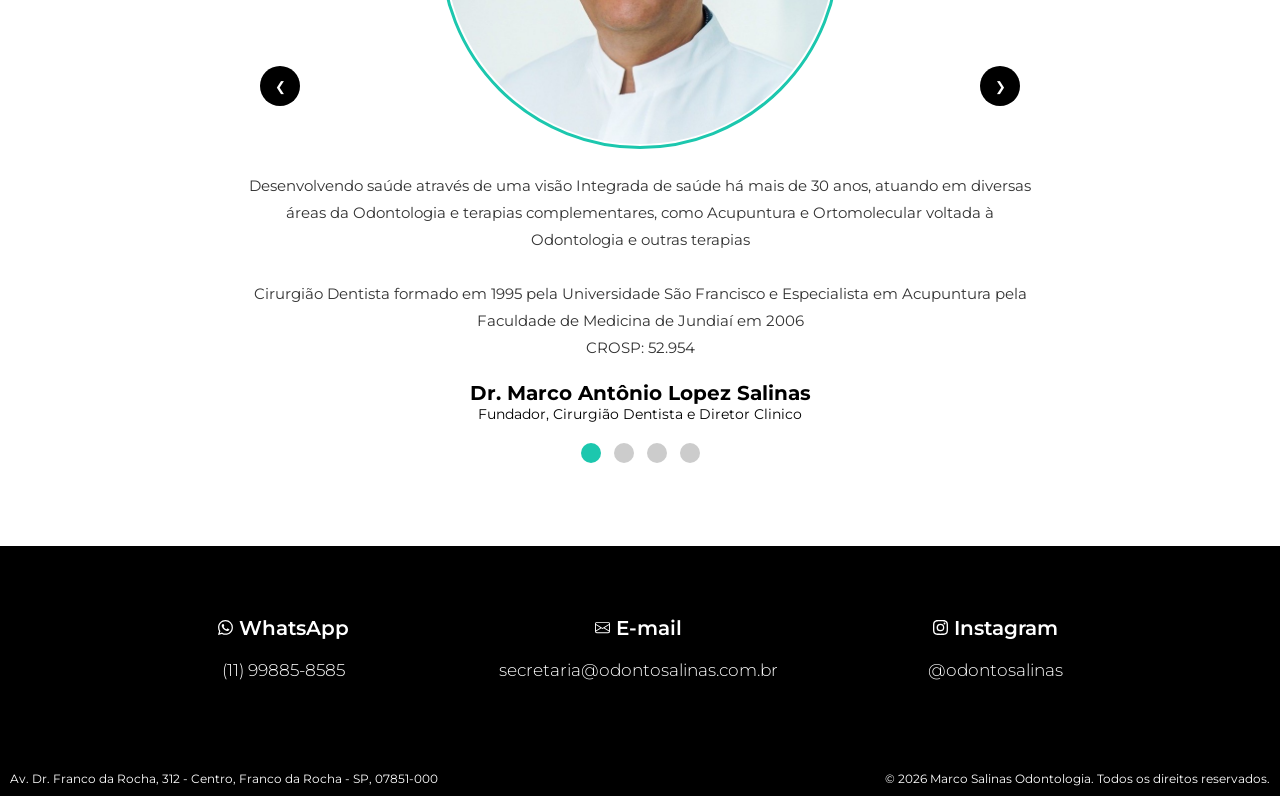
==== commit 5d02073c: "Adicionado slide na equipe" ====
--- a/index.html
+++ b/index.html
@@ -308,10 +308,10 @@
                   loading="lazy"
                 />
                 <div class="biografia">
-                  <p>Especialista em X pela X</p>
+                  <!-- <p>Especialista em X pela X</p>
                   <p>Mestre em X</p>
                   <p>Atuação em X</p>
-                  <p>CROSP: XX.XXX</p>
+                  <p>CROSP: XX.XXX</p> -->
                 </div>
                 <h3 class="nome">Dra. Simone Oliveira de Macedo</h3>
                 <p class="cargo">Cirurgiã Dentista</p>
@@ -333,6 +333,21 @@
                 <h3 class="nome">Dra. Rosania Ramos Pereira</h3>
                 <p class="cargo">Cirurgiã Dentista</p>
               </div>
+              <div class="slide">
+                <img
+                  src="assets/img/dr_ane_caroline_1.jpeg"
+                  alt="Dra. Rosania Ramos"
+                  class="foto-perfil"
+                  loading="lazy"
+                />
+                <div class="biografia">
+                  <p>Formada em Odontologia pela Universidade Nove de Julho (UNINOVE) em 2020 e especialista em Endodontia pela São Leopoldo Mandic.</p>
+                  <p>Atua na área de Endodontia, com foco na realização de tratamentos endodônticos, buscando oferecer saúde, conforto e qualidade de vida aos pacientes.</p>
+                  <p>CROSP: 139919</p>
+                </div>
+                <h3 class="nome">Dra. Ane Caroline</h3>
+                <p class="cargo">Cirurgiã Dentista e Especialista em Endodontia</p>
+              </div>
             </div>
 
             <button class="btn-next" onclick="mudarSlide(1)">❯</button>
@@ -342,6 +357,7 @@
             <span class="dot active" onclick="irParaSlide(0)"></span>
             <span class="dot" onclick="irParaSlide(1)"></span>
             <span class="dot" onclick="irParaSlide(2)"></span>
+            <span class="dot" onclick="irParaSlide(3)"></span>
           </div>
         </div>
       </section>
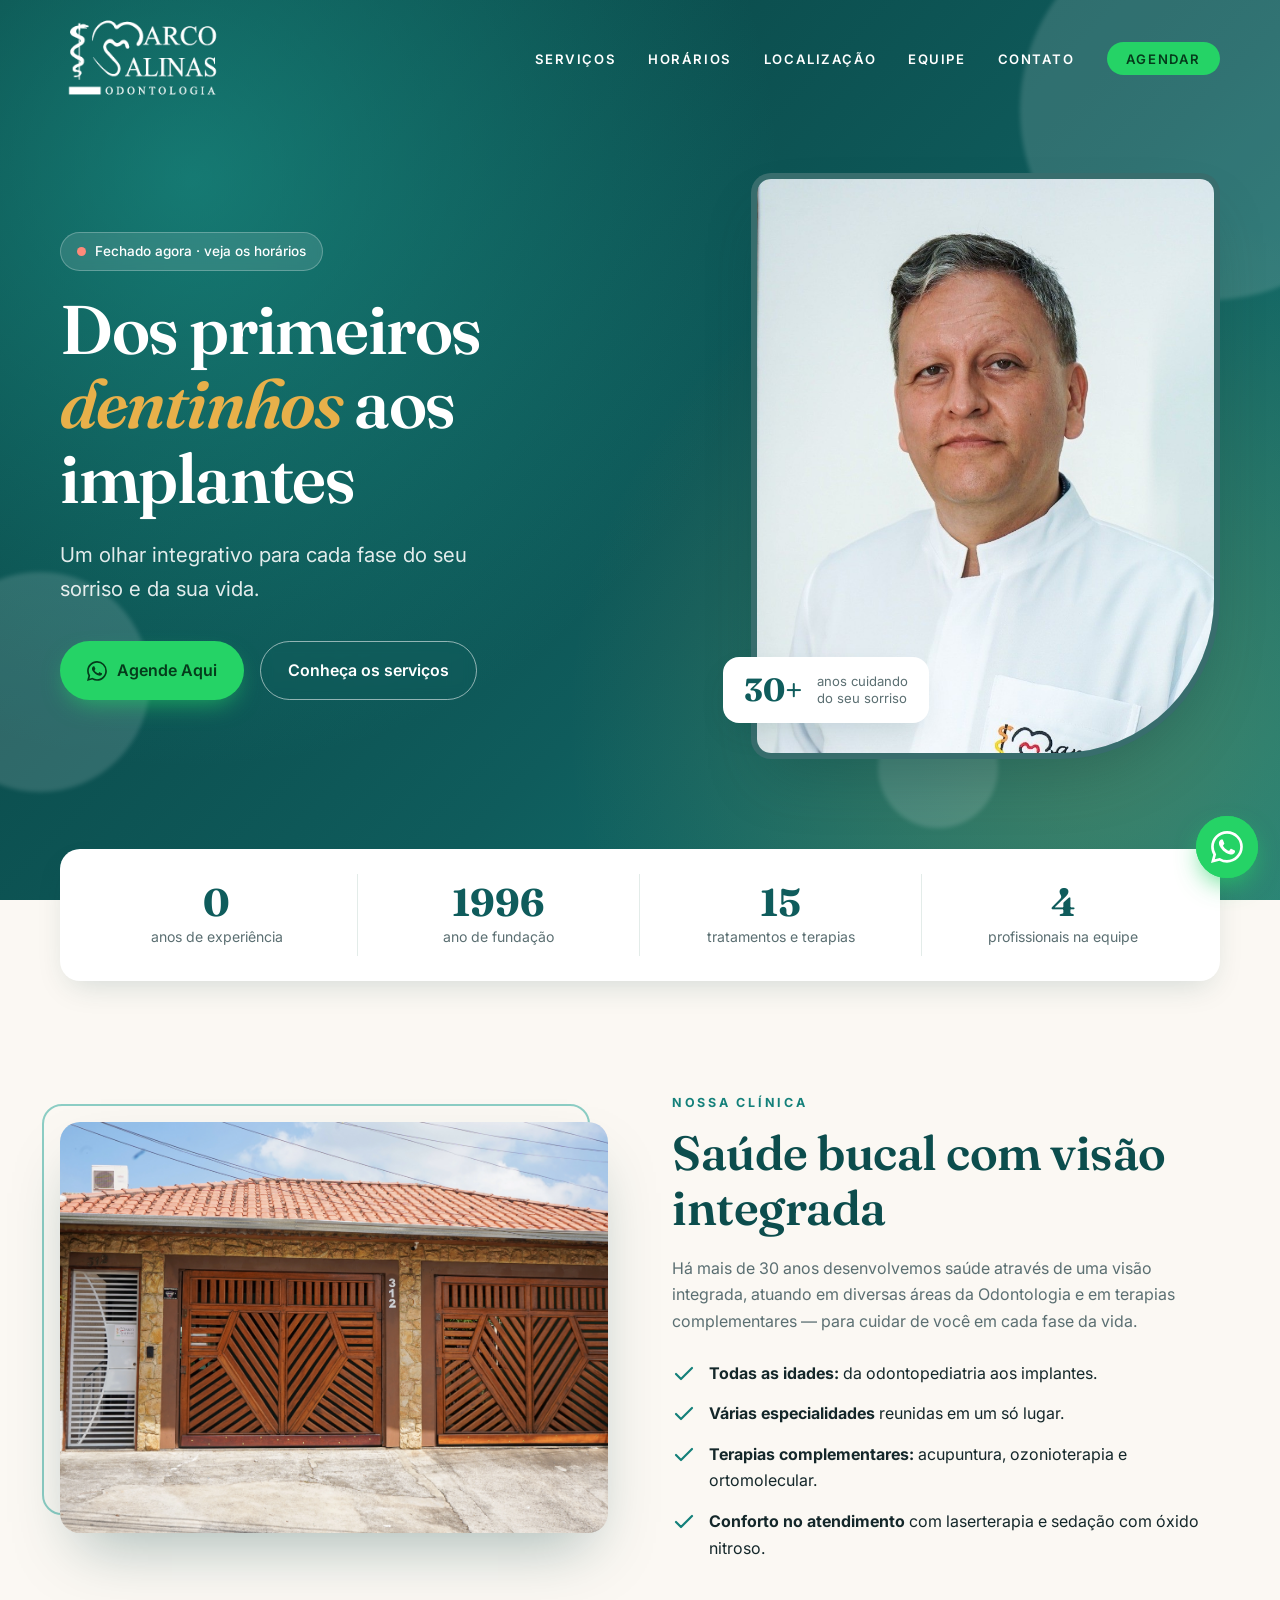
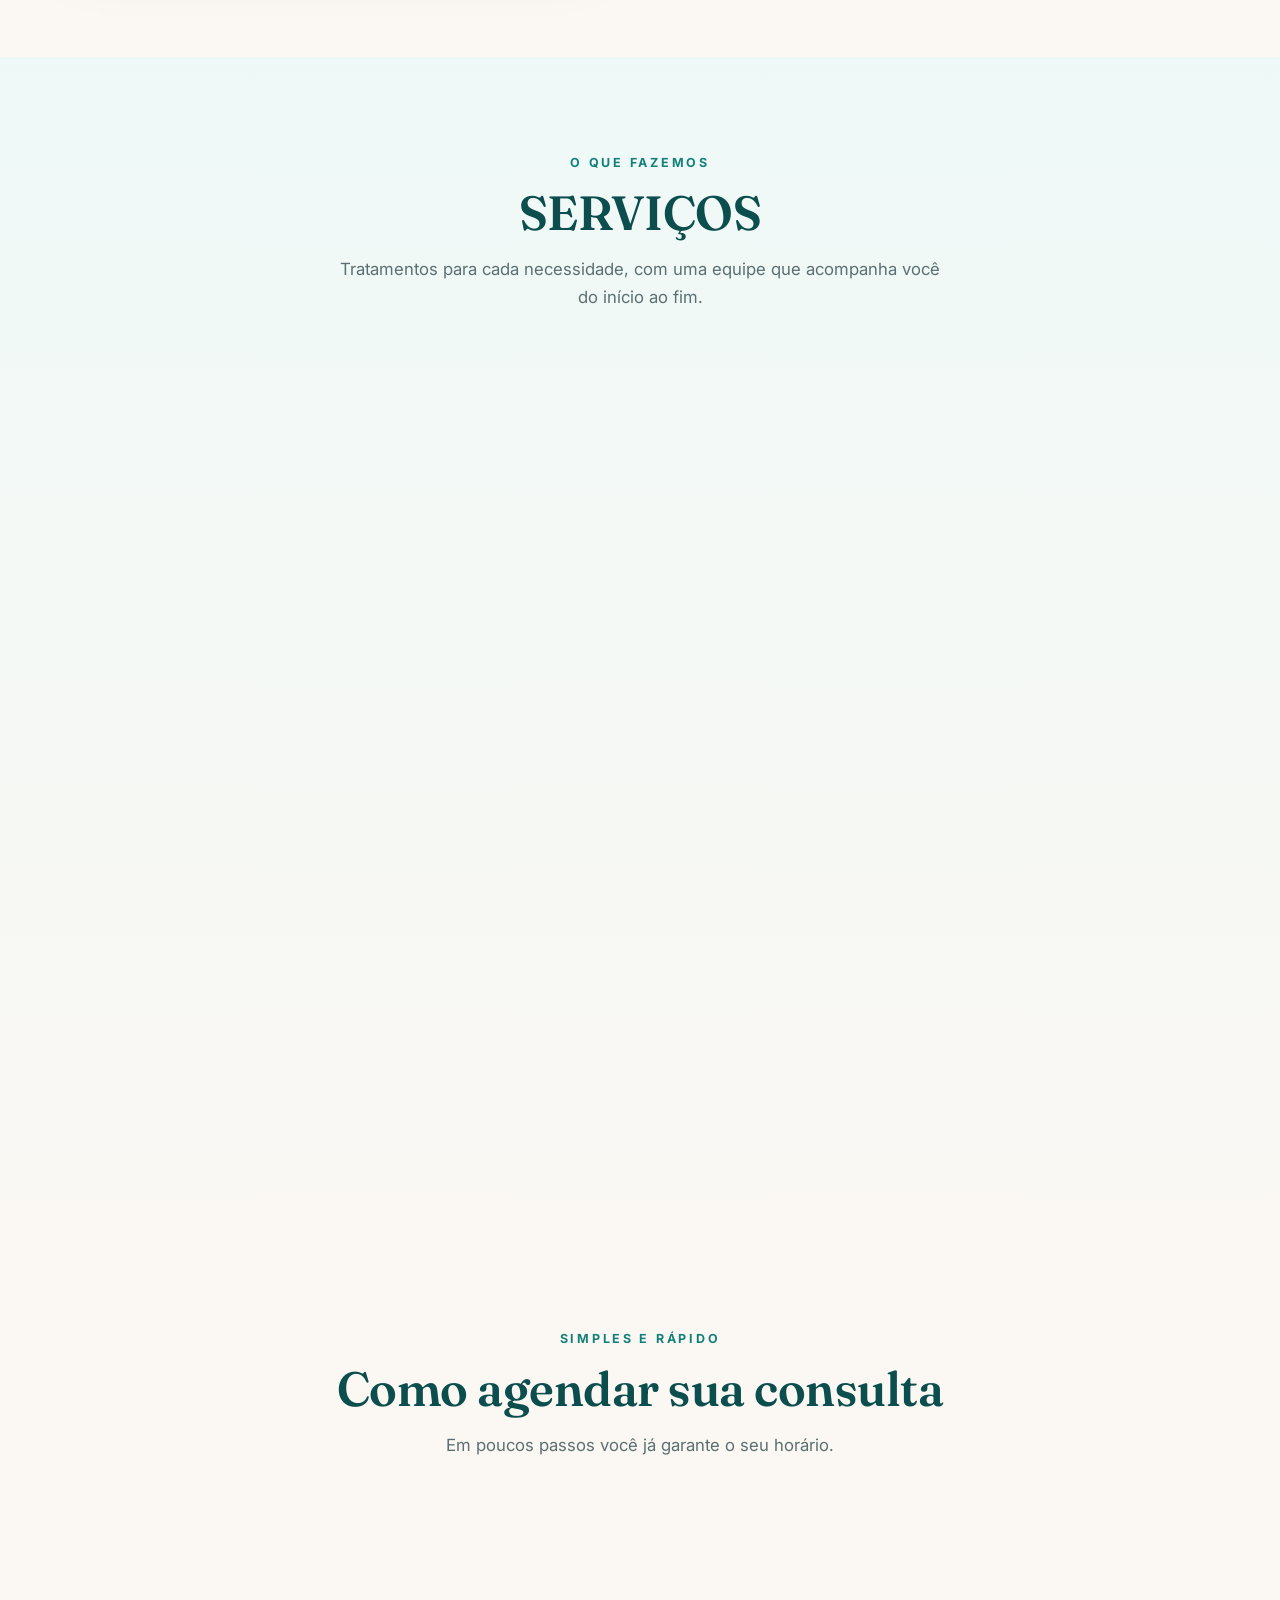
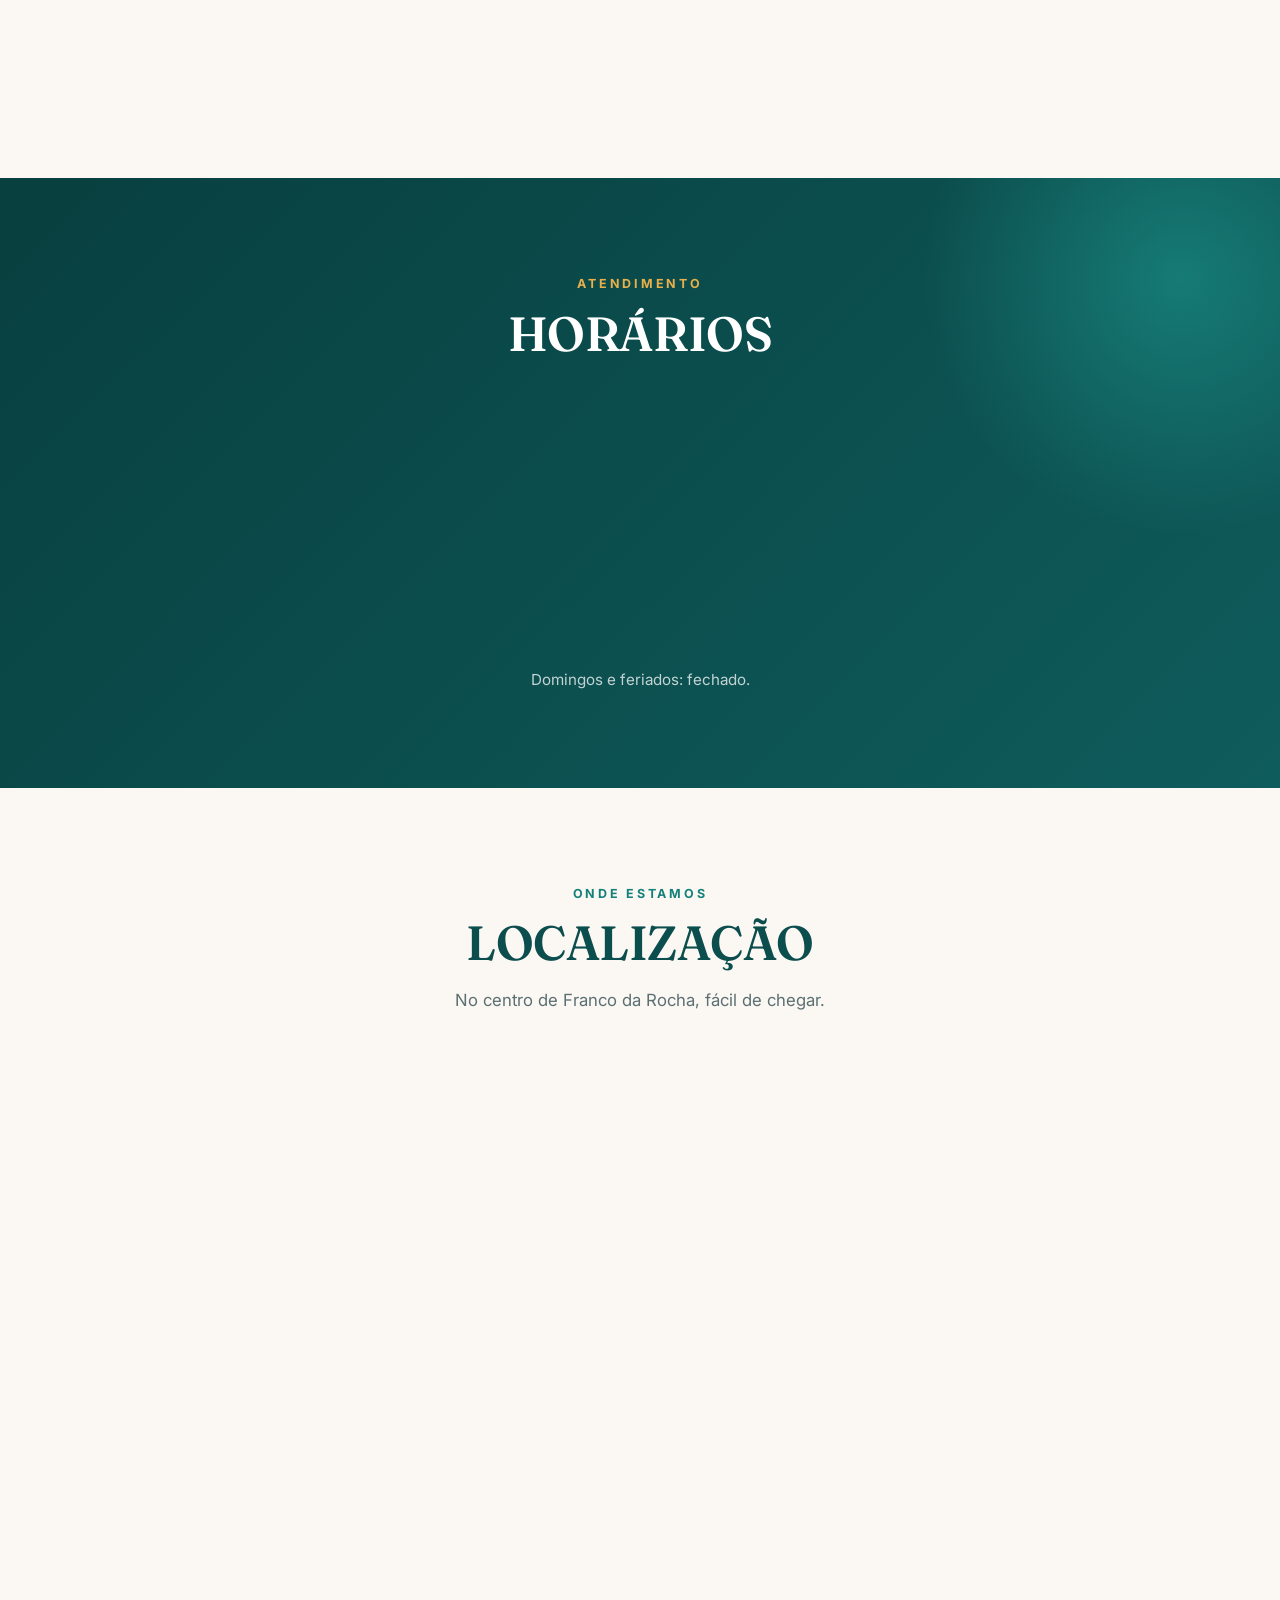
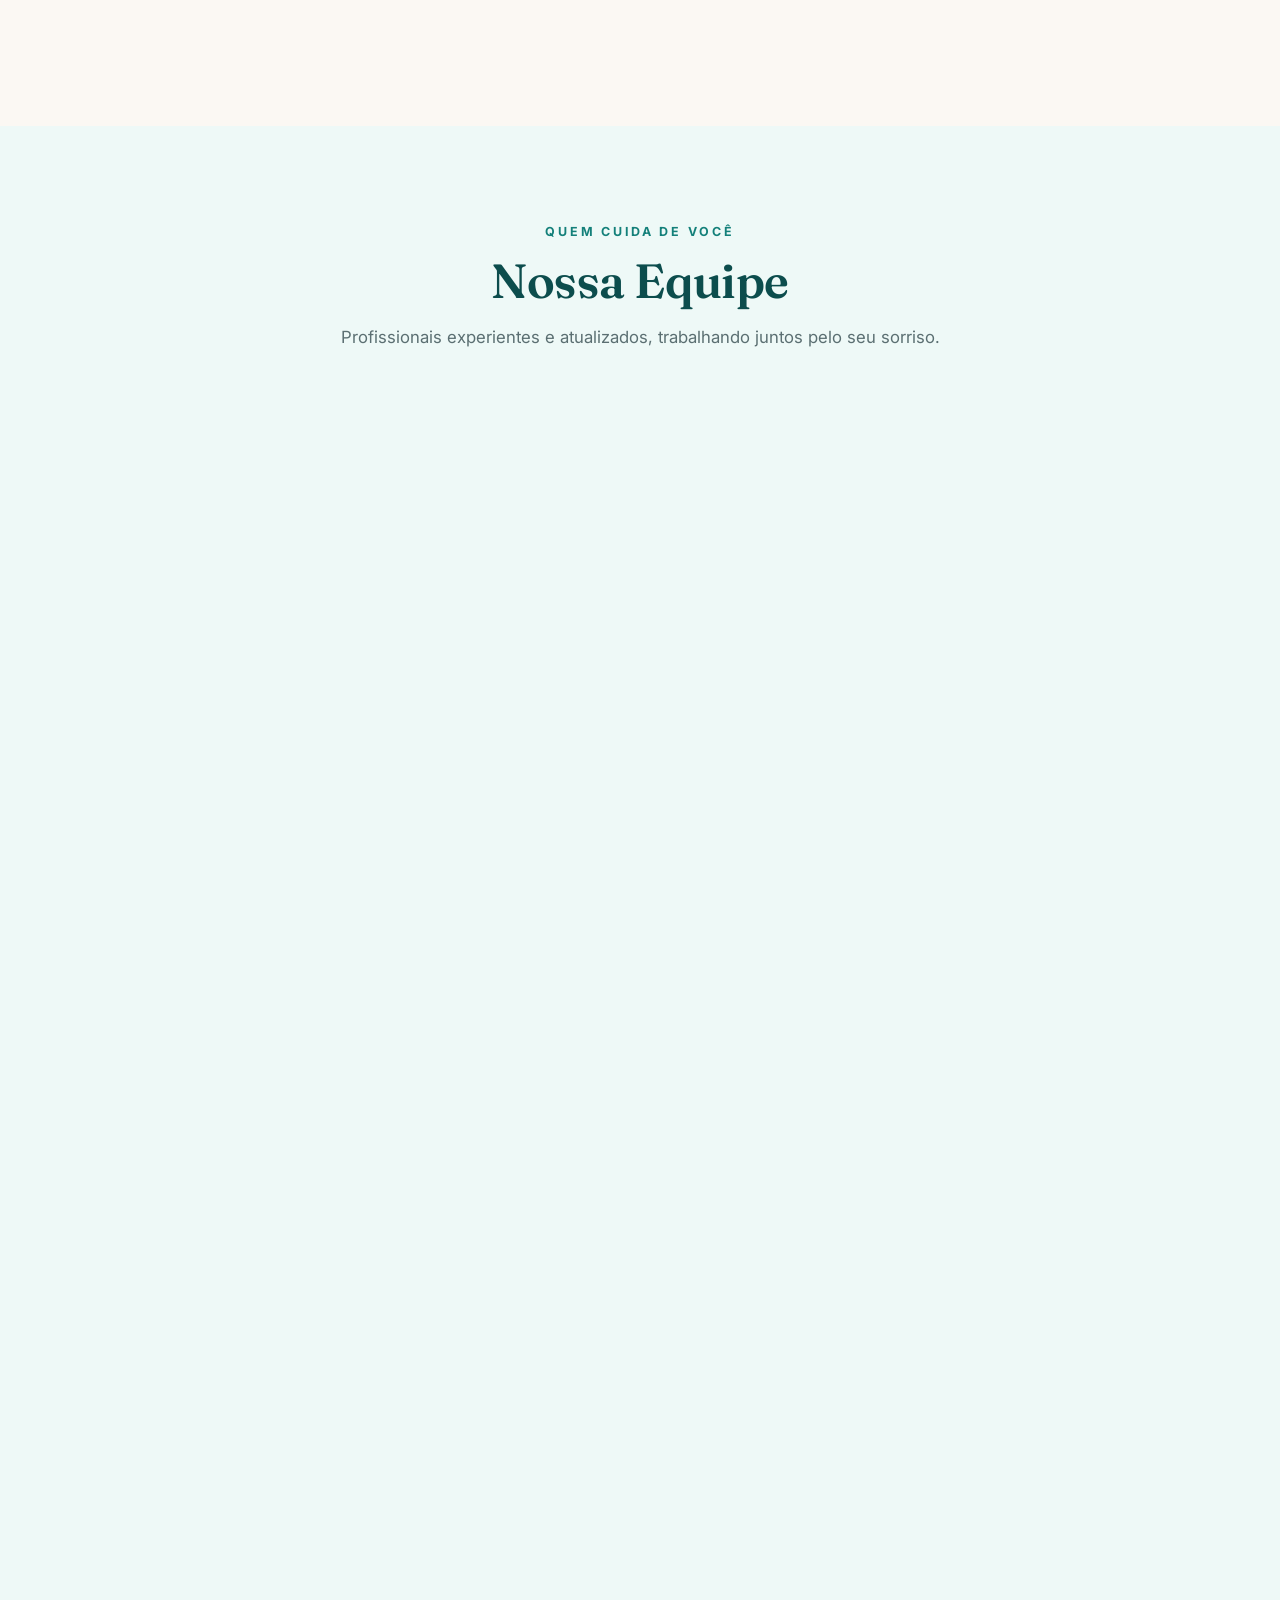
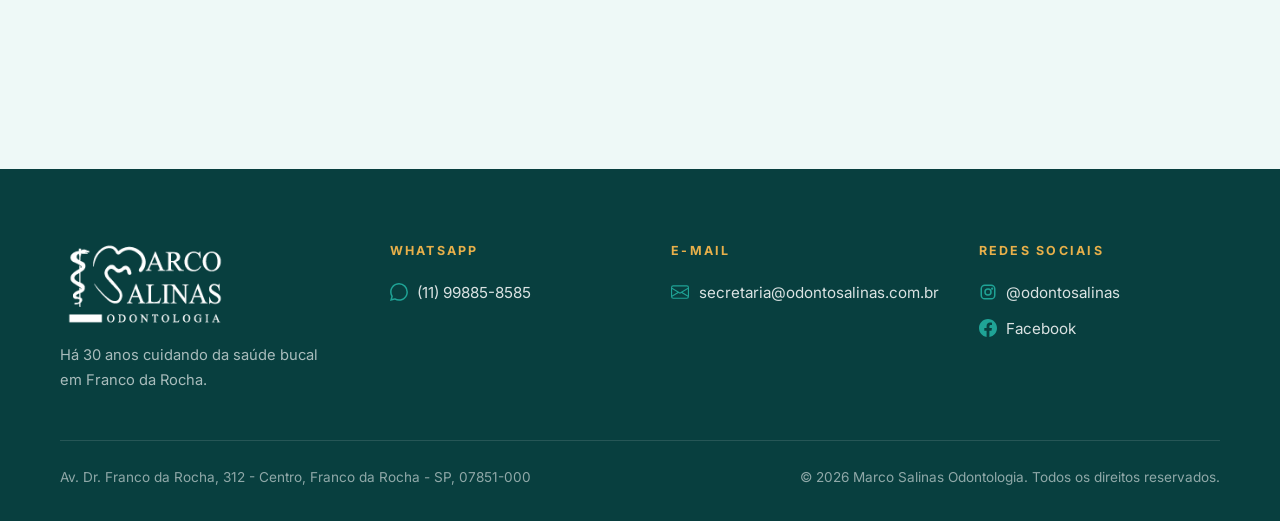
==== commit d899ccb6: "novo site refatorado" ====
--- a/index.html
+++ b/index.html
@@ -1,460 +1,409 @@
 <!doctype html>
 <html lang="pt-br">
-  <head>
-    <meta charset="UTF-8" />
-    <title>Marco Salinas Odontologia</title>
-    <meta name="description" content="Marco Salinas Odontologia - Franco da Rocha. Recupere seu sorriso com nossos serviços odontológicos. Agende uma avaliação! Mais de 30 anos de experiência.">
-    <meta name="author" content="Marco Salinas Odontologia">
-    <meta property="og:locale" content="pt_BR">
-    <meta name="viewport" content="width=device-width, initial-scale=1.0" />
-    <link rel="stylesheet" href="assets/css/index/index.css" />
-    <link rel="icon" href="assets/img/logo_branco_png.png" />
-  </head>
-  <body>
-    <header>
+<head>
+  <meta charset="UTF-8" />
+  <meta name="viewport" content="width=device-width, initial-scale=1.0" />
+  <title>Marco Salinas Odontologia</title>
+  <meta name="description" content="Marco Salinas Odontologia - Franco da Rocha. Recupere seu sorriso com nossos serviços odontológicos. Agende uma avaliação! Mais de 30 anos de experiência.">
+  <meta name="author" content="Marco Salinas Odontologia">
+  <meta name="robots" content="index, follow">
+  <meta name="language" content="Portuguese">
+  <meta name="theme-color" content="#0f5c5c">
+  <link rel="canonical" href="https://www.odontosalinas.com.br/">
+  <link rel="icon" type="image/png" sizes="96x96" href="assets/img/favicon.png" />
+
+  <meta property="og:locale" content="pt_BR">
+  <meta property="og:type" content="website">
+  <meta property="og:site_name" content="Marco Salinas Odontologia">
+  <meta property="og:title" content="Clínica Marco Salinas | Odontologia em Franco da Rocha">
+  <meta property="og:description" content="Há 30 anos cuidando da saúde bucal em Franco da Rocha. Conheça nossos profissionais e tratamentos odontológicos.">
+  <meta property="og:url" content="https://www.odontosalinas.com.br/">
+  <meta property="og:image" content="https://www.odontosalinas.com.br/assets/img/dr_marco_salinas_1.jpeg">
+  <meta property="og:image:alt" content="Dr. Marco Salinas - Clínica Marco Salinas">
+
+  <link rel="stylesheet" href="assets/css/index/index.css">
+
+  <script type="application/ld+json">
+  {
+    "@context": "https://schema.org",
+    "@type": "Dentist",
+    "name": "Clínica Marco Salinas",
+    "alternateName": "Marco Salinas Odontologia",
+    "url": "https://www.odontosalinas.com.br/",
+    "logo": "https://www.odontosalinas.com.br/assets/img/favicon.png",
+    "image": "https://www.odontosalinas.com.br/assets/img/dr_marco_salinas_1.jpeg",
+    "description": "Clínica odontológica fundada em 1996, localizada em Franco da Rocha, São Paulo. Oferece tratamentos odontológicos em diferentes especialidades.",
+    "foundingDate": "1996",
+    "telephone": "+5511998858585",
+    "email": "secretaria@odontosalinas.com.br",
+    "address": {
+      "@type": "PostalAddress",
+      "streetAddress": "Av. Dr. Franco da Rocha, 312",
+      "addressLocality": "Franco da Rocha",
+      "addressRegion": "SP",
+      "postalCode": "07851-000",
+      "addressCountry": "BR"
+    },
+    "openingHoursSpecification": [
+      { "@type": "OpeningHoursSpecification", "dayOfWeek": ["Monday","Tuesday","Wednesday","Thursday","Friday"], "opens": "08:00", "closes": "20:00" },
+      { "@type": "OpeningHoursSpecification", "dayOfWeek": "Saturday", "opens": "08:00", "closes": "12:00" }
+    ],
+    "employee": { "@type": "Person", "name": "Marco Antônio Lopez Salinas", "jobTitle": "Cirurgião-dentista", "identifier": "CROSP 52.954" },
+    "sameAs": ["https://www.instagram.com/odontosalinas", "https://www.facebook.com/odontosalinas"]
+  }
+  </script>
+
+  <link rel="preconnect" href="https://fonts.googleapis.com">
+  <link rel="preconnect" href="https://fonts.gstatic.com" crossorigin>
+  <link href="https://fonts.googleapis.com/css2?family=Fraunces:opsz,wght@9..144,500;9..144,600;9..144,700&family=Inter:wght@400;500;600;700&display=swap" rel="stylesheet">
+</head>
+
+<body>
+  <!-- ================= HEADER ================= -->
+  <header id="topo">
     <nav>
-        <a href="#hero">
-            <img src="assets/img/logo_branco_png.webp" alt="Logo da clínica Marco Salinas Odontologia em Franco da Rocha" width="175px">
-        </a>
-        
-        <button class="menu-toggle" aria-label="Abrir Menu">
-            <span class="bar"></span>
-            <span class="bar"></span>
-            <span class="bar"></span>
-        </button>
-        
-        <ul class="nav-links">
-            <li><a href="#servicos">SERVIÇOS</a></li>
-            <li><a href="#horarios">HORÁRIOS</a></li>
-            <li><a href="#localizacao">LOCALIZAÇÃO</a></li>
-            <li><a href="#equipe">EQUIPE</a></li>
-            <li><a href="#contato">CONTATO</a></li>
-        </ul>
+      <a href="#hero" class="logo" aria-label="Início">
+        <img src="assets/img/logo_branco_png.webp" alt="Logo da clínica Marco Salinas Odontologia em Franco da Rocha" width="165">
+      </a>
+      <button class="menu-toggle" aria-label="Abrir menu" aria-expanded="false">
+        <span class="bar"></span><span class="bar"></span><span class="bar"></span>
+      </button>
+      <ul class="nav-links" id="nav-links">
+        <li><a href="#servicos">SERVIÇOS</a></li>
+        <li><a href="#horarios">HORÁRIOS</a></li>
+        <li><a href="#localizacao">LOCALIZAÇÃO</a></li>
+        <li><a href="#equipe">EQUIPE</a></li>
+        <li><a href="#contato">CONTATO</a></li>
+        <li><a class="nav-cta" href="https://wa.me/5511998858585" target="_blank" rel="noopener">AGENDAR</a></li>
+      </ul>
     </nav>
-</header>
-    <main>
-      <section id="hero">
-        <div class="container">
-          <h1>Volte a sorrir, mastigar e viver sem limitações</h1>
-          <p>👉 Mais de <span>30 anos</span> de experiência clínica</p>
-          <a href="https://wa.me/5511998858585" target="_blank" class="btn">
-            <svg
-              xmlns="http://www.w3.org/2000/svg"
-              width="16"
-              height="16"
-              fill="currentColor"
-              class="bi bi-whatsapp"
-              viewBox="0 0 16 16"
-            >
-              <path
-                d="M13.601 2.326A7.85 7.85 0 0 0 7.994 0C3.627 0 .068 3.558.064 7.926c0 1.399.366 2.76 1.057 3.965L0 16l4.204-1.102a7.9 7.9 0 0 0 3.79.965h.004c4.368 0 7.926-3.558 7.93-7.93A7.9 7.9 0 0 0 13.6 2.326zM7.994 14.521a6.6 6.6 0 0 1-3.356-.92l-.24-.144-2.494.654.666-2.433-.156-.251a6.56 6.56 0 0 1-1.007-3.505c0-3.626 2.957-6.584 6.591-6.584a6.56 6.56 0 0 1 4.66 1.931 6.56 6.56 0 0 1 1.928 4.66c-.004 3.639-2.961 6.592-6.592 6.592m3.615-4.934c-.197-.099-1.17-.578-1.353-.646-.182-.065-.315-.099-.445.099-.133.197-.513.646-.627.775-.114.133-.232.148-.43.05-.197-.1-.836-.308-1.592-.985-.59-.525-.985-1.175-1.103-1.372-.114-.198-.011-.304.088-.403.087-.088.197-.232.296-.346.1-.114.133-.198.198-.33.065-.134.034-.248-.015-.347-.05-.099-.445-1.076-.612-1.47-.16-.389-.323-.335-.445-.34-.114-.007-.247-.007-.38-.007a.73.73 0 0 0-.529.247c-.182.198-.691.677-.691 1.654s.71 1.916.81 2.049c.098.133 1.394 2.132 3.383 2.992.47.205.84.326 1.129.418.475.152.904.129 1.246.08.38-.058 1.171-.48 1.338-.943.164-.464.164-.86.114-.943-.049-.084-.182-.133-.38-.232"
-              />
-            </svg>
-            Agende Aqui
+  </header>
+
+  <main>
+    <!-- ================= HERO ================= -->
+    <section id="hero">
+      <span class="blob b1"></span><span class="blob b2"></span><span class="blob b3"></span>
+      <div class="container hero-grid">
+        <div class="hero-text">
+          <div class="badge" id="status-badge"><span class="dot-status"></span><span id="status-text">Franco da Rocha · desde 1996</span></div>
+          <h1>Dos primeiros <em>dentinhos</em> aos implantes</h1>
+          <p class="lead">Um olhar integrativo para cada fase do seu sorriso e da sua vida.</p>
+          <div class="hero-actions">
+            <a href="https://wa.me/5511998858585" target="_blank" rel="noopener" class="btn btn-wa">
+              <svg viewBox="0 0 16 16" fill="currentColor"><path d="M13.601 2.326A7.85 7.85 0 0 0 7.994 0C3.627 0 .068 3.558.064 7.926c0 1.399.366 2.76 1.057 3.965L0 16l4.204-1.102a7.9 7.9 0 0 0 3.79.965h.004c4.368 0 7.926-3.558 7.93-7.93A7.9 7.9 0 0 0 13.6 2.326zM7.994 14.521a6.6 6.6 0 0 1-3.356-.92l-.24-.144-2.494.654.666-2.433-.156-.251a6.56 6.56 0 0 1-1.007-3.505c0-3.626 2.957-6.584 6.591-6.584a6.56 6.56 0 0 1 4.66 1.931 6.56 6.56 0 0 1 1.928 4.66c-.004 3.639-2.961 6.592-6.592 6.592m3.615-4.934c-.197-.099-1.17-.578-1.353-.646-.182-.065-.315-.099-.445.099-.133.197-.513.646-.627.775-.114.133-.232.148-.43.05-.197-.1-.836-.308-1.592-.985-.59-.525-.985-1.175-1.103-1.372-.114-.198-.011-.304.088-.403.087-.088.197-.232.296-.346.1-.114.133-.198.198-.33.065-.134.034-.248-.015-.347-.05-.099-.445-1.076-.612-1.47-.16-.389-.323-.335-.445-.34-.114-.007-.247-.007-.38-.007a.73.73 0 0 0-.529.247c-.182.198-.691.677-.691 1.654s.71 1.916.81 2.049c.098.133 1.394 2.132 3.383 2.992.47.205.84.326 1.129.418.475.152.904.129 1.246.08.38-.058 1.171-.48 1.338-.943.164-.464.164-.86.114-.943-.049-.084-.182-.133-.38-.232"/></svg>
+              Agende Aqui
+            </a>
+            <a href="/tratamentos.html" class="btn btn-ghost">Conheça os serviços</a>
+          </div>
+        </div>
+        <div class="hero-card">
+          <div class="hero-photo">
+            <img src="assets/img/dr_marco_salinas_1.jpeg" alt="Dr. Marco Salinas, dentista com mais de 30 anos de experiência em Franco da Rocha" fetchpriority="high">
+          </div>
+          <div class="hero-tag">
+            <strong>30+</strong>
+            <span>anos cuidando<br>do seu sorriso</span>
+          </div>
+        </div>
+      </div>
+    </section>
+
+    <!-- ================= NÚMEROS ================= -->
+    <div class="stats">
+      <div class="container">
+        <div class="stats-grid reveal">
+          <div class="stat">
+            <strong data-count="0" data-year="1996" data-suffix="">0</strong>
+            <span>anos de experiência</span>
+          </div>
+
+          <div class="stat">
+            <strong>1996</strong>
+            <span>ano de fundação</span>
+          </div>
+
+          <div class="stat">
+            <strong data-count="15">15</strong>
+            <span>tratamentos e terapias</span>
+          </div>
+
+          <div class="stat">
+            <strong data-count="4">4</strong>
+            <span>profissionais na equipe</span>
+          </div>
+        </div>
+      </div>
+    </div>
+
+    <!-- ================= DIFERENCIAIS ================= -->
+    <section id="diferenciais">
+      <div class="container about-grid">
+        <div class="about-media reveal">
+          <img src="assets/img/fachada_clinica.webp" alt="Fachada da clínica Marco Salinas Odontologia localizada no centro de Franco da Rocha" loading="lazy">
+        </div>
+        <div class="about-text reveal">
+          <span class="eyebrow">Nossa clínica</span>
+          <h2 class="titulo">Saúde bucal com visão integrada</h2>
+          <p>Há mais de 30 anos desenvolvemos saúde através de uma visão integrada, atuando em diversas áreas da Odontologia e em terapias complementares — para cuidar de você em cada fase da vida.</p>
+          <ul class="checks">
+            <li><svg viewBox="0 0 24 24" fill="none" stroke="currentColor" stroke-width="2.2" stroke-linecap="round" stroke-linejoin="round"><path d="M20 6 9 17l-5-5"/></svg><span><strong>Todas as idades:</strong> da odontopediatria aos implantes.</span></li>
+            <li><svg viewBox="0 0 24 24" fill="none" stroke="currentColor" stroke-width="2.2" stroke-linecap="round" stroke-linejoin="round"><path d="M20 6 9 17l-5-5"/></svg><span><strong>Várias especialidades</strong> reunidas em um só lugar.</span></li>
+            <li><svg viewBox="0 0 24 24" fill="none" stroke="currentColor" stroke-width="2.2" stroke-linecap="round" stroke-linejoin="round"><path d="M20 6 9 17l-5-5"/></svg><span><strong>Terapias complementares:</strong> acupuntura, ozonioterapia e ortomolecular.</span></li>
+            <li><svg viewBox="0 0 24 24" fill="none" stroke="currentColor" stroke-width="2.2" stroke-linecap="round" stroke-linejoin="round"><path d="M20 6 9 17l-5-5"/></svg><span><strong>Conforto no atendimento</strong> com laserterapia e sedação com óxido nitroso.</span></li>
+          </ul>
+        </div>
+      </div>
+    </section>
+
+    <!-- ================= SERVIÇOS ================= -->
+    <section id="servicos">
+      <div class="container">
+        <span class="eyebrow">O que fazemos</span>
+        <h2 class="titulo">SERVIÇOS</h2>
+        <p class="subtitulo">Tratamentos para cada necessidade, com uma equipe que acompanha você do início ao fim.</p>
+
+        <div class="grid-servicos">
+          <div class="card-servico reveal">
+            <div class="icon-wrap"><svg viewBox="0 0 512 512" role="img" aria-hidden="true"><path d="M464 256A208 208 0 1 0 48 256a208 208 0 1 0 416 0zM0 256a256 256 0 1 1 512 0A256 256 0 1 1 0 256zm130.7 57.9c-4.2 -13.6 7.1 -25.9 21.3 -25.9H364.5c14.2 0 25.5 12.4 21.3 25.9C369 368.4 318.2 408 258.2 408s-110.8 -39.6 -127.5 -94.1zm86.9 -85.1l0 0 0 0 -0.2 -0.2c-0.2 -0.2 -0.4 -0.5 -0.7 -0.9c-0.6 -0.8 -1.6 -2 -2.8 -3.4c-2.5 -2.8 -6 -6.6 -10.2 -10.3c-8.8 -7.8 -18.8 -14 -27.7 -14s-18.9 6.2 -27.7 14c-4.2 3.7 -7.7 7.5 -10.2 10.3c-1.2 1.4 -2.2 2.6 -2.8 3.4c-0.3 0.4 -0.6 0.7 -0.7 0.9l-0.2 0.2 0 0 0 0 0 0c-2.1 2.8 -5.7 3.9 -8.9 2.8s-5.5 -4.1 -5.5 -7.6c0 -17.9 6.7 -35.6 16.6 -48.8c9.8 -13 23.9 -23.2 39.4 -23.2s29.6 10.2 39.4 23.2c9.9 13.2 16.6 30.9 16.6 48.8c0 3.4 -2.2 6.5 -5.5 7.6s-6.9 0 -8.9 -2.8l0 0 0 0zm160 0l0 0 -0.2 -0.2c-0.2 -0.2 -0.4 -0.5 -0.7 -0.9c-0.6 -0.8 -1.6 -2 -2.8 -3.4c-2.5 -2.8 -6 -6.6 -10.2 -10.3c-8.8 -7.8 -18.8 -14 -27.7 -14s-18.9 6.2 -27.7 14c-4.2 3.7 -7.7 7.5 -10.2 10.3c-1.2 1.4 -2.2 2.6 -2.8 3.4c-0.3 0.4 -0.6 0.7 -0.7 0.9l-0.2 0.2 0 0 0 0 0 0c-2.1 2.8 -5.7 3.9 -8.9 2.8s-5.5 -4.1 -5.5 -7.6c0 -17.9 6.7 -35.6 16.6 -48.8c9.8 -13 23.9 -23.2 39.4 -23.2s29.6 10.2 39.4 23.2c9.9 13.2 16.6 30.9 16.6 48.8c0 3.4 -2.2 6.5 -5.5 7.6s-6.9 0 -8.9 -2.8l0 0 0 0z"/></svg></div>
+            <h3>Reabilitação e estética</h3>
+            <ul><li>Implantes dentários</li><li>Estética dental</li><li>Clareamento dental</li></ul>
+          </div>
+
+          <div class="card-servico reveal">
+            <div class="icon-wrap"><svg viewBox="0 0 448 512" role="img" aria-hidden="true"><path d="M186.1 52.1C169.3 39.1 148.7 32 127.5 32C74.7 32 32 74.7 32 127.5v6.2c0 15.8 3.7 31.3 10.7 45.5L73 239.6l39.4 220.6 3.5 19.8H136h8 19.9l3.7 -19.5L195.9 312h56.3l28.3 148.5 3.7 19.5H304h8 20.1l3.5 -19.8L375 239.6l30.2 -60.5c7.1 -14.1 10.7 -29.7 10.7 -45.5v-2.1c0 -55 -44.6 -99.6 -99.6 -99.6c-24.1 0 -47.4 8.8 -65.6 24.6l-3.2 2.8 32.1 25 -19.6 25.3 -37 -28.8 -37 -28.8z"/></svg></div>
+            <h3>Tratamentos invasivos e estruturais</h3>
+            <ul><li>Cirurgia oral</li><li>Endodontia (canal)</li></ul>
+          </div>
+
+          <div class="card-servico reveal">
+            <div class="icon-wrap"><svg viewBox="0 0 640 512" role="img" aria-hidden="true"><path d="M80 104c0-22.1-17.9-40-40-40S0 81.9 0 104v56 64V325.5c0 25.5 10.1 49.9 28.1 67.9L128 493.3c12 12 28.3 18.7 45.3 18.7H240c26.5 0 48-21.5 48-48V385.1c0-29.7-11.8-58.2-32.8-79.2l-25.3-25.3 0 0-15.2-15.2-32-32c-12.5-12.5-32.8-12.5-45.3 0s-12.5 32.8 0 45.3l32 32 15.2 15.2c11 11 9.2 29.2-3.7 37.8c-9.7 6.5-22.7 5.2-31-3.1L98.7 309.5c-12-12-18.7-28.3-18.7-45.3V224 144 104zm480 0v40 80 40.2c0 17-6.7 33.3-18.7 45.3l-51.1 51.1c-8.3 8.3-21.3 9.6-31 3.1c-12.9-8.6-14.7-26.9-3.7-37.8l15.2-15.2 32-32c12.5-12.5 12.5-32.8 0-45.3s-32.8-12.5-45.3 0l-32 32-15.2 15.2 0 0-25.3 25.3c-21 21-32.8 49.5-32.8 79.2V464c0 26.5 21.5 48 48 48h66.7c17 0 33.3-6.7 45.3-18.7l99.9-99.9c18-18 28.1-42.4 28.1-67.9V224 160 104c0-22.1-17.9-40-40-40s-40 17.9-40 40zM280 40a40 40 0 1 1 80 0 40 40 0 1 1 -80 0zM384.5 181l-19.8-16.7L375.8 253c1.6 13.2-7.7 25.1-20.8 26.8s-25.1-7.7-26.8-20.8l-4.4-35h-7.6l-4.4 35c-1.6 13.2-13.6 22.5-26.8 20.8s-22.5-13.6-20.8-26.8l11.1-88.8L255.5 181c-10.1 8.6-25.3 7.3-33.8-2.8s-7.3-25.3 2.8-33.8L266 109.2c10.1-8.5 22.9-13.2 36.2-13.2h35.6c13.2 0 26 4.7 36.2 13.2l41.5 35.1c10.1 8.6 11.4 23.7 2.8 33.8s-23.7 11.4-33.8 2.8z"/></svg></div>
+            <h3>Gengiva, alinhamento e crescimento</h3>
+            <ul><li>Periodontia (gengiva)</li><li>Ortodontia (aparelhos)</li><li>Odontopediatria</li></ul>
+          </div>
+
+          <div class="card-servico reveal">
+            <div class="icon-wrap"><svg viewBox="0 0 512 512" role="img" aria-hidden="true"><path d="M48 256C48 141.1 141.1 48 256 48c30.7 0 59.9 6.7 86.1 18.6l19.9 -43.7C329.6 8.2 293.7 0 256 0C114.6 0 0 114.6 0 256S114.6 512 256 512s256 -114.6 256 -256c0 -37.7 -8.2 -73.6 -22.9 -105.9l-43.7 19.9C457.3 196.1 464 225.3 464 256c0 114.9 -93.1 208 -208 208S48 370.9 48 256zM256 424a40 40 0 1 0 0 -80 40 40 0 1 0 0 80zM391.5 237.7c-20 27.1 -59.8 27.1 -79.8 0l-32.2 23.8c36 48.7 108.2 48.7 144.2 0l-32.2 -23.8zm-271.8 0L87.5 261.5c36 48.7 108.2 48.7 144.2 0l-32.2 -23.8c-20 27.1 -59.8 27.1 -79.8 0zM288 96v32h16 26.7l-36.3 27.2L288 160v8 8 16h16 64 16V160H368 341.3l36.3 -27.2L384 128v-8 -8V96H368 304 288zM432 0H416V32h16 26.7L422.4 59.2 416 64v8 8V96h16 64 16V64H496 469.3l36.3 -27.2L512 32V24 16 0H496 432z"/></svg></div>
+            <h3>Funções orais e distúrbios</h3>
+            <ul><li>Dor orofacial</li><li>Tratamento para ronco e apneia</li></ul>
+          </div>
+
+          <div class="card-servico reveal">
+            <div class="icon-wrap"><svg viewBox="0 0 512 512" role="img" aria-hidden="true"><path d="M505.7 40.2c8.7-9.5 8.3-24.1-.7-33.2s-23.7-9.4-33.2-.7L207.1 248.5l56.4 56.4L505.7 40.2zM172.7 236.7c-6.1 6.1-6.2 15.8-.5 22.1l81 81c6.3 5.8 16 5.6 22.1-.5c6.2-6.2 6.2-16.4 0-22.6l-80-80c-6.2-6.2-16.4-6.2-22.6 0zm-11.3 33.9l-23.7 23.7 80 80 23.7-23.7-80-80zm45 115l-80-80-20.7 20.7 80 80 20.7-20.7zM181.7 425L87 330.3l-2.3 2.3L10.3 407C3.7 413.7 0 422.6 0 432s3.7 18.3 10.3 25L55 501.7c6.6 6.6 15.6 10.3 25 10.3s18.3-3.7 25-10.3l74.3-74.3 2.3-2.3z"/></svg></div>
+            <h3>Tecnologias e suporte clínico</h3>
+            <ul><li>Laserterapia</li><li>Sedação com óxido nitroso</li></ul>
+          </div>
+
+          <div class="card-servico reveal">
+            <div class="icon-wrap"><svg viewBox="0 0 512 512" role="img" aria-hidden="true"><path d="M32 32c17.7 0 32 14.3 32 32V400c0 8.8 7.2 16 16 16H480c17.7 0 32 14.3 32 32s-14.3 32-32 32H80c-44.2 0-80-35.8-80-80V64C0 46.3 14.3 32 32 32zM384 192a64 64 0 1 0 0-128 64 64 0 1 0 0 128zm-96-16a48 48 0 1 0 -96 0 48 48 0 1 0 96 0zm64 176a64 64 0 1 0 0-128 64 64 0 1 0 0 128zm-176 0a48 48 0 1 0 0-96 48 48 0 1 0 0 96z"/></svg></div>
+            <h3>Terapias complementares</h3>
+            <ul><li>Acupuntura</li><li>Ozonioterapia</li><li>Terapia ortomolecular</li></ul>
+          </div>
+        </div>
+
+        <div class="servicos-cta reveal">
+          <a href="/tratamentos.html" rel="noopener" class="btn btn-dark">Saiba Mais</a>
+        </div>
+      </div>
+    </section>
+
+    <!-- ================= COMO AGENDAR ================= -->
+    <section id="agendar">
+      <div class="container">
+        <span class="eyebrow">Simples e rápido</span>
+        <h2 class="titulo">Como agendar sua consulta</h2>
+        <p class="subtitulo">Em poucos passos você já garante o seu horário.</p>
+        <div class="steps">
+          <div class="step reveal"><h3>Fale com a gente</h3><p>Chame no WhatsApp ou envie um e-mail para a secretaria.</p></div>
+          <div class="step reveal"><h3>Escolha o horário</h3><p>Combinamos o melhor dia e período para você.</p></div>
+          <div class="step reveal"><h3>Venha nos visitar</h3><p>Receba uma avaliação completa na Av. Dr. Franco da Rocha, 312.</p></div>
+        </div>
+      </div>
+    </section>
+
+    <!-- ================= HORÁRIOS ================= -->
+    <section id="horarios">
+      <div class="container">
+        <span class="eyebrow">Atendimento</span>
+        <h2 class="titulo">HORÁRIOS</h2>
+
+        <div class="card-horarios">
+          <div class="coluna-horario reveal" id="col-semana">
+            <div class="cabecalho-horario">
+              <svg viewBox="0 0 24 24" fill="none" stroke="currentColor" stroke-width="1.6" stroke-linecap="round" stroke-linejoin="round"><circle cx="12" cy="12" r="10"/><polyline points="12 6 12 12 15 15"/></svg>
+              <h3>SEGUNDA A SEXTA</h3><span class="today-tag">HOJE</span>
+            </div>
+            <div class="linha-horario">08:00 &#8208; 12:00</div>
+            <div class="linha-horario">14:00 &#8208; 19:00</div>
+          </div>
+
+          <div class="coluna-horario reveal" id="col-sabado">
+            <div class="cabecalho-horario">
+              <svg viewBox="0 0 24 24" fill="none" stroke="currentColor" stroke-width="1.6" stroke-linecap="round" stroke-linejoin="round"><circle cx="12" cy="12" r="10"/><polyline points="12 6 12 12 15 15"/></svg>
+              <h3>SÁBADO</h3><span class="today-tag">HOJE</span>
+            </div>
+            <div class="linha-horario">08:00 &#8208; 12:00</div>
+            <div class="linha-horario vazia">Tarde: fechado</div>
+          </div>
+        </div>
+        <p class="horarios-note">Domingos e feriados: fechado.</p>
+      </div>
+    </section>
+
+    <!-- ================= LOCALIZAÇÃO ================= -->
+    <section id="localizacao">
+      <div class="container">
+        <span class="eyebrow">Onde estamos</span>
+        <h2 class="titulo">LOCALIZAÇÃO</h2>
+        <p class="subtitulo">No centro de Franco da Rocha, fácil de chegar.</p>
+
+        <div class="loc-grid">
+          <div class="map-box reveal">
+            <iframe
+              src="https://www.google.com/maps/embed?pb=!1m18!1m12!1m3!1d3663.6260722080146!2d-46.72597228830667!3d-23.329322053022203!2m3!1f0!2f0!3f0!3m2!1i1024!2i768!4f13.1!3m3!1m2!1s0x94cee43f23cbb299%3A0x196dfcf4486a04c1!2sMarco%20Salinas%20Odontologia!5e0!3m2!1spt-BR!2sbr!4v1776551404346!5m2!1spt-BR!2sbr"
+              title="Mapa com a localização da Marco Salinas Odontologia"
+              allowfullscreen="" loading="lazy" referrerpolicy="no-referrer-when-downgrade"></iframe>
+          </div>
+          <div class="facade-box reveal">
+            <img src="assets/img/fachada_clinica.webp" alt="Fachada da clínica Marco Salinas Odontologia localizada no centro de Franco da Rocha" loading="lazy">
+          </div>
+        </div>
+
+        <div class="addr reveal">
+          <div><svg viewBox="0 0 24 24" fill="none" stroke="currentColor" stroke-width="2" stroke-linecap="round" stroke-linejoin="round"><path d="M20 10c0 6-8 12-8 12S4 16 4 10a8 8 0 0 1 16 0z"/><circle cx="12" cy="10" r="3"/></svg>Av. Dr. Franco da Rocha, 312 &#8208; Centro, Franco da Rocha &#8208; SP, 07851-000</div>
+        </div>
+        <div class="loc-actions reveal">
+          <a class="btn btn-dark" target="_blank" rel="noopener" href="https://www.google.com/maps/search/?api=1&query=Marco+Salinas+Odontologia+Franco+da+Rocha">Abrir no Google Maps</a>
+        </div>
+      </div>
+    </section>
+
+    <!-- ================= EQUIPE ================= -->
+    <section id="equipe">
+      <div class="container">
+        <span class="eyebrow">Quem cuida de você</span>
+        <h2 class="titulo">Nossa Equipe</h2>
+        <p class="subtitulo">Profissionais experientes e atualizados, trabalhando juntos pelo seu sorriso.</p>
+
+        <div class="team-grid">
+          <article class="team-card reveal">
+            <div class="photo"><img src="assets/img/dr_marco_salinas_1.jpeg" alt="Dr. Marco Salinas, dentista com mais de 30 anos de experiência em Franco da Rocha" loading="lazy"><span class="initials">MS</span></div>
+            <div class="team-body">
+              <h3>Dr. Marco Antônio Lopez Salinas</h3>
+              <p class="cargo">Fundador, Cirurgião Dentista e Diretor Clínico</p>
+              <p class="intro">Desenvolvendo saúde através de uma visão integrada há mais de 30 anos, atuando em diversas áreas da Odontologia e terapias complementares, como Acupuntura e Ortomolecular voltada à Odontologia.</p>
+              <ul>
+                <li>Graduado em Odontologia &#8208; Universidade São Francisco</li>
+                <li>Especialista em Acupuntura &#8208; Faculdade de Medicina de Jundiaí</li>
+                <li><span class="croprefix">CROSP:</span> 52.954</li>
+              </ul>
+            </div>
+          </article>
+
+          <article class="team-card reveal">
+            <div class="photo"><img src="assets/img/dr_simone_oliveira_1.webp" alt="Dra. Simone Oliveira de Macedo, cirurgiã dentista" loading="lazy"><span class="initials">SM</span></div>
+            <div class="team-body">
+              <h3>Dra. Simone Oliveira de Macedo</h3>
+              <p class="cargo">Cirurgiã Dentista</p>
+            </div>
+          </article>
+
+          <article class="team-card reveal">
+            <div class="photo"><img src="assets/img/dr_rosania_ramos_1.jpg" alt="Dra. Rosania Ramos Pereira, cirurgiã dentista" loading="lazy"><span class="initials">RR</span></div>
+            <div class="team-body">
+              <h3>Dra. Rosania Ramos Pereira</h3>
+              <p class="cargo">Cirurgiã Dentista</p>
+              <ul>
+                <li>Graduação em Odontologia &#8208; PUC Minas</li>
+                <li>Aperfeiçoamento em Prótese &#8208; UFMG</li>
+                <li>Especialização em Implantodontia &#8208; USP</li>
+                <li>Aperfeiçoamento em Laminados Cerâmicos &#8208; USP</li>
+                <li><span class="croprefix">CROSP:</span> 151946</li>
+              </ul>
+            </div>
+          </article>
+
+          <article class="team-card reveal">
+            <div class="photo"><img src="assets/img/dr_ane_caroline_1.jpeg" alt="Dra. Ane Caroline Aparecida da Silva Santana, especialista em Endodontia" loading="lazy"><span class="initials">AC</span></div>
+            <div class="team-body">
+              <h3>Dra. Ane Caroline Aparecida da Silva Santana</h3>
+              <p class="cargo">Cirurgiã Dentista e Especialista em Endodontia</p>
+              <ul>
+                <li>Graduada em Odontologia &#8208; UNINOVE</li>
+                <li>Especialista em Endodontia &#8208; São Leopoldo Mandic</li>
+                <li>Atua em tratamentos endodônticos</li>
+                <li><span class="croprefix">CROSP:</span> 139919</li>
+              </ul>
+            </div>
+          </article>
+        </div>
+      </div>
+    </section>
+
+    <!-- ================= CTA FINAL ================= -->
+    <div class="cta-final">
+      <div class="container">
+        <div class="cta-box reveal">
+          <h2>Recupere seu sorriso.<br>Agende uma avaliação!</h2>
+          <p>Fale com a nossa secretaria e descubra o melhor tratamento para você.</p>
+          <a href="https://wa.me/5511998858585" target="_blank" rel="noopener" class="btn btn-wa">
+            <svg viewBox="0 0 16 16" fill="currentColor"><path d="M13.601 2.326A7.85 7.85 0 0 0 7.994 0C3.627 0 .068 3.558.064 7.926c0 1.399.366 2.76 1.057 3.965L0 16l4.204-1.102a7.9 7.9 0 0 0 3.79.965h.004c4.368 0 7.926-3.558 7.93-7.93A7.9 7.9 0 0 0 13.6 2.326zM7.994 14.521a6.6 6.6 0 0 1-3.356-.92l-.24-.144-2.494.654.666-2.433-.156-.251a6.56 6.56 0 0 1-1.007-3.505c0-3.626 2.957-6.584 6.591-6.584a6.56 6.56 0 0 1 4.66 1.931 6.56 6.56 0 0 1 1.928 4.66c-.004 3.639-2.961 6.592-6.592 6.592m3.615-4.934c-.197-.099-1.17-.578-1.353-.646-.182-.065-.315-.099-.445.099-.133.197-.513.646-.627.775-.114.133-.232.148-.43.05-.197-.1-.836-.308-1.592-.985-.59-.525-.985-1.175-1.103-1.372-.114-.198-.011-.304.088-.403.087-.088.197-.232.296-.346.1-.114.133-.198.198-.33.065-.134.034-.248-.015-.347-.05-.099-.445-1.076-.612-1.47-.16-.389-.323-.335-.445-.34-.114-.007-.247-.007-.38-.007a.73.73 0 0 0-.529.247c-.182.198-.691.677-.691 1.654s.71 1.916.81 2.049c.098.133 1.394 2.132 3.383 2.992.47.205.84.326 1.129.418.475.152.904.129 1.246.08.38-.058 1.171-.48 1.338-.943.164-.464.164-.86.114-.943-.049-.084-.182-.133-.38-.232"/></svg>
+            Chamar no WhatsApp
           </a>
         </div>
-      </section>
-      <section id="servicos">
-        <div class="container">
-          <h2 class="titulo">SERVIÇOS</h2>
-
-          <div class="grid-servicos">
-            <div class="card-servico">
-              <svg
-                xmlns="http://www.w3.org/2000/svg"
-                viewBox="0 0 512 512"
-                data-icon="fa-regular-face-laugh-beam"
-                role="img"
-                preserveAspectRatio="xMidYMid"
-                style="overflow: hidden"
-              >
-                <path
-                  d="M464 256A208 208 0 1 0 48 256a208 208 0 1 0 416 0zM0 256a256 256 0 1 1 512 0A256 256 0 1 1 0 256zm130.7 57.9c-4.2 -13.6 7.1 -25.9 21.3 -25.9H364.5c14.2 0 25.5 12.4 21.3 25.9C369 368.4 318.2 408 258.2 408s-110.8 -39.6 -127.5 -94.1zm86.9 -85.1l0 0 0 0 -0.2 -0.2c-0.2 -0.2 -0.4 -0.5 -0.7 -0.9c-0.6 -0.8 -1.6 -2 -2.8 -3.4c-2.5 -2.8 -6 -6.6 -10.2 -10.3c-8.8 -7.8 -18.8 -14 -27.7 -14s-18.9 6.2 -27.7 14c-4.2 3.7 -7.7 7.5 -10.2 10.3c-1.2 1.4 -2.2 2.6 -2.8 3.4c-0.3 0.4 -0.6 0.7 -0.7 0.9l-0.2 0.2 0 0 0 0 0 0c-2.1 2.8 -5.7 3.9 -8.9 2.8s-5.5 -4.1 -5.5 -7.6c0 -17.9 6.7 -35.6 16.6 -48.8c9.8 -13 23.9 -23.2 39.4 -23.2s29.6 10.2 39.4 23.2c9.9 13.2 16.6 30.9 16.6 48.8c0 3.4 -2.2 6.5 -5.5 7.6s-6.9 0 -8.9 -2.8l0 0 0 0zm160 0l0 0 -0.2 -0.2c-0.2 -0.2 -0.4 -0.5 -0.7 -0.9c-0.6 -0.8 -1.6 -2 -2.8 -3.4c-2.5 -2.8 -6 -6.6 -10.2 -10.3c-8.8 -7.8 -18.8 -14 -27.7 -14s-18.9 6.2 -27.7 14c-4.2 3.7 -7.7 7.5 -10.2 10.3c-1.2 1.4 -2.2 2.6 -2.8 3.4c-0.3 0.4 -0.6 0.7 -0.7 0.9l-0.2 0.2 0 0 0 0 0 0c-2.1 2.8 -5.7 3.9 -8.9 2.8s-5.5 -4.1 -5.5 -7.6c0 -17.9 6.7 -35.6 16.6 -48.8c9.8 -13 23.9 -23.2 39.4 -23.2s29.6 10.2 39.4 23.2c9.9 13.2 16.6 30.9 16.6 48.8c0 3.4 -2.2 6.5 -5.5 7.6s-6.9 0 -8.9 -2.8l0 0 0 0 0 0z"
-                ></path>
-              </svg>
-              <h3>Reabilitação e estética</h3>
-              <ul>
-                <li>Implantes dentários</li>
-                <li>Estética dental</li>
-                <li>Clareamento dental</li>
-              </ul>
-            </div>
-
-            <div class="card-servico">
-              <svg
-                xmlns="http://www.w3.org/2000/svg"
-                viewBox="0 0 448 512"
-                data-icon="fa-sharp-solid-tooth"
-                role="img"
-                preserveAspectRatio="xMidYMid"
-                style="overflow: hidden"
-              >
-                <path
-                  d="M186.1 52.1C169.3 39.1 148.7 32 127.5 32C74.7 32 32 74.7 32 127.5v6.2c0 15.8 3.7 31.3 10.7 45.5L73 239.6l39.4 220.6 3.5 19.8H136h8 19.9l3.7 -19.5L195.9 312h56.3l28.3 148.5 3.7 19.5H304h8 20.1l3.5 -19.8L375 239.6l30.2 -60.5c7.1 -14.1 10.7 -29.7 10.7 -45.5v-2.1c0 -55 -44.6 -99.6 -99.6 -99.6c-24.1 0 -47.4 8.8 -65.6 24.6l-3.2 2.8 32.1 25 -19.6 25.3 -37 -28.8 -37 -28.8z"
-                ></path>
-              </svg>
-              <h3>Tratamentos invasivos e<br />estruturais</h3>
-              <ul>
-                <li>Cirurgia oral</li>
-                <li>Endodontia (canal)</li>
-              </ul>
-            </div>
-
-            <div class="card-servico">
-              <svg
-                xmlns="http://www.w3.org/2000/svg"
-                viewBox="0 0 640 512"
-                data-icon="fa-duotone-hands-holding-child"
-                role="img"
-                preserveAspectRatio="xMidYMid"
-                style="overflow: hidden"
-              >
-                <defs></defs>
-                <path
-                  class="fa-secondary"
-                  d="M80 104c0-22.1-17.9-40-40-40S0 81.9 0 104v56 64V325.5c0 25.5 10.1 49.9 28.1 67.9L128 493.3c12 12 28.3 18.7 45.3 18.7H240c26.5 0 48-21.5 48-48V385.1c0-29.7-11.8-58.2-32.8-79.2l-25.3-25.3 0 0-15.2-15.2-32-32c-12.5-12.5-32.8-12.5-45.3 0s-12.5 32.8 0 45.3l32 32 15.2 15.2c11 11 9.2 29.2-3.7 37.8c-9.7 6.5-22.7 5.2-31-3.1L98.7 309.5c-12-12-18.7-28.3-18.7-45.3V224 144 104zm480 0v40 80 40.2c0 17-6.7 33.3-18.7 45.3l-51.1 51.1c-8.3 8.3-21.3 9.6-31 3.1c-12.9-8.6-14.7-26.9-3.7-37.8l15.2-15.2 32-32c12.5-12.5 12.5-32.8 0-45.3s-32.8-12.5-45.3 0l-32 32-15.2 15.2 0 0-25.3 25.3c-21 21-32.8 49.5-32.8 79.2V464c0 26.5 21.5 48 48 48h66.7c17 0 33.3-6.7 45.3-18.7l99.9-99.9c18-18 28.1-42.4 28.1-67.9V224 160 104c0-22.1-17.9-40-40-40s-40 17.9-40 40z"
-                ></path>
-                <path
-                  class="fa-primary"
-                  d="M280 40a40 40 0 1 1 80 0 40 40 0 1 1 -80 0zM384.5 181l-19.8-16.7L375.8 253c1.6 13.2-7.7 25.1-20.8 26.8s-25.1-7.7-26.8-20.8l-4.4-35h-7.6l-4.4 35c-1.6 13.2-13.6 22.5-26.8 20.8s-22.5-13.6-20.8-26.8l11.1-88.8L255.5 181c-10.1 8.6-25.3 7.3-33.8-2.8s-7.3-25.3 2.8-33.8L266 109.2c10.1-8.5 22.9-13.2 36.2-13.2h35.6c13.2 0 26 4.7 36.2 13.2l41.5 35.1c10.1 8.6 11.4 23.7 2.8 33.8s-23.7 11.4-33.8 2.8z"
-                ></path>
-              </svg>
-              <h3>Gengiva, alinhamento e<br />crescimento</h3>
-              <ul>
-                <li>Periodontia (gengiva)</li>
-                <li>Ortodontia (aparelhos)</li>
-                <li>Odontopediatria</li>
-              </ul>
-            </div>
-
-            <div class="card-servico">
-              <svg
-                xmlns="http://www.w3.org/2000/svg"
-                viewBox="0 0 512 512"
-                data-icon="fa-sharp-regular-face-sleeping"
-                role="img"
-                preserveAspectRatio="xMidYMid"
-                style="overflow: hidden"
-              >
-                <path
-                  d="M48 256C48 141.1 141.1 48 256 48c30.7 0 59.9 6.7 86.1 18.6l19.9 -43.7C329.6 8.2 293.7 0 256 0C114.6 0 0 114.6 0 256S114.6 512 256 512s256 -114.6 256 -256c0 -37.7 -8.2 -73.6 -22.9 -105.9l-43.7 19.9C457.3 196.1 464 225.3 464 256c0 114.9 -93.1 208 -208 208S48 370.9 48 256zM256 424a40 40 0 1 0 0 -80 40 40 0 1 0 0 80zM391.5 237.7c-20 27.1 -59.8 27.1 -79.8 0l-32.2 23.8c36 48.7 108.2 48.7 144.2 0l-32.2 -23.8zm-271.8 0L87.5 261.5c36 48.7 108.2 48.7 144.2 0l-32.2 -23.8c-20 27.1 -59.8 27.1 -79.8 0zM288 96v32h16 26.7l-36.3 27.2L288 160v8 8 16h16 64 16V160H368 341.3l36.3 -27.2L384 128v-8 -8V96H368 304 288zM432 0H416V32h16 26.7L422.4 59.2 416 64v8 8V96h16 64 16V64H496 469.3l36.3 -27.2L512 32V24 16 0H496 432z"
-                ></path>
-              </svg>
-              <h3>Funções orais e<br />distúrbios</h3>
-              <ul>
-                <li>Dor orofacial</li>
-                <li>Tratamento para ronco e<br />apneia</li>
-              </ul>
-            </div>
-
-            <div class="card-servico">
-              <svg
-                xmlns="http://www.w3.org/2000/svg"
-                viewBox="0 0 512 512"
-                data-icon="fa-duotone-sword-laser"
-                role="img"
-                preserveAspectRatio="xMidYMid"
-                style="overflow: hidden"
-              >
-                <path
-                  class="fa-secondary"
-                  d="M505.7 40.2c8.7-9.5 8.3-24.1-.7-33.2s-23.7-9.4-33.2-.7L207.1 248.5l56.4 56.4L505.7 40.2z"
-                ></path>
-                <path
-                  class="fa-primary"
-                  d="M172.7 236.7c-6.1 6.1-6.2 15.8-.5 22.1l81 81c6.3 5.8 16 5.6 22.1-.5c6.2-6.2 6.2-16.4 0-22.6l-80-80c-6.2-6.2-16.4-6.2-22.6 0zm-11.3 33.9l-23.7 23.7 80 80 23.7-23.7-80-80zm45 115l-80-80-20.7 20.7 80 80 20.7-20.7zM181.7 425L87 330.3l-2.3 2.3L10.3 407C3.7 413.7 0 422.6 0 432s3.7 18.3 10.3 25L55 501.7c6.6 6.6 15.6 10.3 25 10.3s18.3-3.7 25-10.3l74.3-74.3 2.3-2.3z"
-                ></path>
-              </svg>
-              <h3>Tecnologias e suporte<br />clínico</h3>
-              <ul>
-                <li>Laserterapia</li>
-                <li>Sedação com óxido nitroso</li>
-              </ul>
-            </div>
-
-            <div class="card-servico">
-              <svg
-                xmlns="http://www.w3.org/2000/svg"
-                viewBox="0 0 512 512"
-                data-icon="fa-duotone-chart-scatter-bubble"
-                role="img"
-                preserveAspectRatio="xMidYMid"
-                style="overflow: hidden"
-              >
-                <defs></defs>
-                <path
-                  class="fa-secondary"
-                  d="M32 32c17.7 0 32 14.3 32 32V400c0 8.8 7.2 16 16 16H480c17.7 0 32 14.3 32 32s-14.3 32-32 32H80c-44.2 0-80-35.8-80-80V64C0 46.3 14.3 32 32 32z"
-                ></path>
-                <path
-                  class="fa-primary"
-                  d="M384 192a64 64 0 1 0 0-128 64 64 0 1 0 0 128zm-96-16a48 48 0 1 0 -96 0 48 48 0 1 0 96 0zm64 176a64 64 0 1 0 0-128 64 64 0 1 0 0 128zm-176 0a48 48 0 1 0 0-96 48 48 0 1 0 0 96z"
-                ></path>
-              </svg>
-              <h3>Terapias<br />complementares</h3>
-              <ul>
-                <li>Acupuntura</li>
-                <li>Ozonioterapia</li>
-                <li>Terapia ortomolecular</li>
-              </ul>
-            </div>
-          </div>
-        </div>
-      </section>
-      <section id="horarios">
-        <div class="overlay-horarios">
-          <div class="container">
-            <h2 class="titulo">HORÁRIOS</h2>
-
-            <div class="card-horarios">
-              <div class="coluna-horario">
-                <div class="cabecalho-horario bg-teal-dark">
-                  <svg
-                    class="icone-relogio"
-                    viewBox="0 0 24 24"
-                    fill="none"
-                    stroke="currentColor"
-                    stroke-width="1.5"
-                    stroke-linecap="round"
-                    stroke-linejoin="round"
-                  >
-                    <circle cx="12" cy="12" r="10"></circle>
-                    <polyline points="12 6 12 12 15 15"></polyline>
-                  </svg>
-                  <h3>SEGUNDA A SEXTA</h3>
-                </div>
-                <div class="corpo-horario borda-direita">
-                  <div class="linha-horario borda-inferior">08:00 - 12:00</div>
-                  <div class="linha-horario">14:00 - 20:00</div>
-                </div>
-              </div>
-
-              <div class="coluna-horario">
-                <div class="cabecalho-horario bg-teal-light">
-                  <svg
-                    class="icone-relogio"
-                    viewBox="0 0 24 24"
-                    fill="none"
-                    stroke="currentColor"
-                    stroke-width="1.5"
-                    stroke-linecap="round"
-                    stroke-linejoin="round"
-                  >
-                    <circle cx="12" cy="12" r="10"></circle>
-                    <polyline points="12 6 12 12 15 15"></polyline>
-                  </svg>
-                  <h3>SÁBADO</h3>
-                </div>
-                <div class="corpo-horario">
-                  <div class="linha-horario borda-inferior">08:00 - 12:00</div>
-                  <div class="linha-horario">&nbsp;</div>
-                </div>
-              </div>
-            </div>
-          </div>
-        </div>
-      </section>
-      <section id="localizacao">
-        <h2 class="titulo">LOCALIZAÇÃO</h2>
-        <div class="container">
-          <iframe
-            src="https://www.google.com/maps/embed?pb=!1m18!1m12!1m3!1d3663.6260722080146!2d-46.72597228830667!3d-23.329322053022203!2m3!1f0!2f0!3f0!3m2!1i1024!2i768!4f13.1!3m3!1m2!1s0x94cee43f23cbb299%3A0x196dfcf4486a04c1!2sMarco%20Salinas%20Odontologia!5e0!3m2!1spt-BR!2sbr!4v1776551404346!5m2!1spt-BR!2sbr"
-            width="600"
-            height="450"
-            style="border: 0"
-            allowfullscreen=""
-            loading="lazy"
-            referrerpolicy="no-referrer-when-downgrade"
-          ></iframe>
-          <img src="assets/img/fachada_clinica.webp" alt="Fachada da clínica Marco Salinas Odontologia localizada no centro de Franco da Rocha" loading="lazy"/>
-        </div>
-      </section>
-      <section id="equipe">
-        <div class="container">
-          <h2 class="titulo">Nossa Equipe</h2>
-
-          <div class="carousel-container">
-            <button class="btn-prev" onclick="mudarSlide(-1)">❮</button>
-
-            <div class="carousel-wrapper">
-              <div class="slide active">
-                <img
-                  src="assets/img/dr_marco_salinas_1.jpeg"
-                  alt="Dr. Marco Salinas, dentista com mais de 30 anos de experiência em Franco da Rocha"
-                  class="foto-perfil"
-                  loading="lazy"
-                />
-                <div class="biografia">
-                  <p>
-                    Desenvolvendo saúde através de uma visão Integrada de saúde há mais de 30 anos, atuando em diversas áreas da Odontologia e terapias complementares, como Acupuntura e Ortomolecular voltada à Odontologia e outras terapias
-                  </p>
-                  <br>
-                  <p>
-                    Cirurgião Dentista formado em 1995 pela Universidade São
-                    Francisco e Especialista em Acupuntura pela Faculdade de Medicina de
-                    Jundiaí em 2006
-                  </p>
-                  <p>CROSP: 52.954</p>
-                </div>
-                <h3 class="nome">Dr. Marco Antônio Lopez Salinas</h3>
-                <p class="cargo">Fundador, Cirurgião Dentista e Diretor Clinico</p>
-              </div>
-
-              <div class="slide">
-                <img
-                  src="assets/img/dr_simone_oliveira_1.webp"
-                  alt="Dra. Exemplo"
-                  class="foto-perfil"
-                  loading="lazy"
-                />
-                <div class="biografia">
-                  <!-- <p>Especialista em X pela X</p>
-                  <p>Mestre em X</p>
-                  <p>Atuação em X</p>
-                  <p>CROSP: XX.XXX</p> -->
-                </div>
-                <h3 class="nome">Dra. Simone Oliveira de Macedo</h3>
-                <p class="cargo">Cirurgiã Dentista</p>
-              </div>
-              <div class="slide">
-                <img
-                  src="assets/img/dr_rosania_ramos_1.jpg"
-                  alt="Dra. Rosania Ramos"
-                  class="foto-perfil"
-                  loading="lazy"
-                />
-                <div class="biografia">
-                  <p>Graduação em Odontologia - PUC Minas</p>
-                  <p>Aperfeiçoamento em Prótese - UFMG</p>
-                  <p>Especialização em Implantodontia - USP</p>
-                  <p>Aperfeiçoamento em Lâminados Cerâmicos - USP</p>
-                  <p>CROSP: 151946</p>
-                </div>
-                <h3 class="nome">Dra. Rosania Ramos Pereira</h3>
-                <p class="cargo">Cirurgiã Dentista</p>
-              </div>
-              <div class="slide">
-                <img
-                  src="assets/img/dr_ane_caroline_1.jpeg"
-                  alt="Dra. Rosania Ramos"
-                  class="foto-perfil"
-                  loading="lazy"
-                />
-                <div class="biografia">
-                  <p>Formada em Odontologia pela Universidade Nove de Julho (UNINOVE) em 2020 e especialista em Endodontia pela São Leopoldo Mandic.</p>
-                  <p>Atua na área de Endodontia, com foco na realização de tratamentos endodônticos, buscando oferecer saúde, conforto e qualidade de vida aos pacientes.</p>
-                  <p>CROSP: 139919</p>
-                </div>
-                <h3 class="nome">Dra. Ane Caroline</h3>
-                <p class="cargo">Cirurgiã Dentista e Especialista em Endodontia</p>
-              </div>
-            </div>
-
-            <button class="btn-next" onclick="mudarSlide(1)">❯</button>
-          </div>
-
-          <div class="dots" id="dots-container">
-            <span class="dot active" onclick="irParaSlide(0)"></span>
-            <span class="dot" onclick="irParaSlide(1)"></span>
-            <span class="dot" onclick="irParaSlide(2)"></span>
-            <span class="dot" onclick="irParaSlide(3)"></span>
-          </div>
-        </div>
-      </section>
-    </main>
-    <footer>
-      <div id="contato">
-        <div>
-          <p>
-            <svg
-              xmlns="http://www.w3.org/2000/svg"
-              width="16"
-              height="16"
-              fill="currentColor"
-              class="bi bi-whatsapp"
-              viewBox="0 0 16 16"
-            >
-              <path
-                d="M13.601 2.326A7.85 7.85 0 0 0 7.994 0C3.627 0 .068 3.558.064 7.926c0 1.399.366 2.76 1.057 3.965L0 16l4.204-1.102a7.9 7.9 0 0 0 3.79.965h.004c4.368 0 7.926-3.558 7.93-7.93A7.9 7.9 0 0 0 13.6 2.326zM7.994 14.521a6.6 6.6 0 0 1-3.356-.92l-.24-.144-2.494.654.666-2.433-.156-.251a6.56 6.56 0 0 1-1.007-3.505c0-3.626 2.957-6.584 6.591-6.584a6.56 6.56 0 0 1 4.66 1.931 6.56 6.56 0 0 1 1.928 4.66c-.004 3.639-2.961 6.592-6.592 6.592m3.615-4.934c-.197-.099-1.17-.578-1.353-.646-.182-.065-.315-.099-.445.099-.133.197-.513.646-.627.775-.114.133-.232.148-.43.05-.197-.1-.836-.308-1.592-.985-.59-.525-.985-1.175-1.103-1.372-.114-.198-.011-.304.088-.403.087-.088.197-.232.296-.346.1-.114.133-.198.198-.33.065-.134.034-.248-.015-.347-.05-.099-.445-1.076-.612-1.47-.16-.389-.323-.335-.445-.34-.114-.007-.247-.007-.38-.007a.73.73 0 0 0-.529.247c-.182.198-.691.677-.691 1.654s.71 1.916.81 2.049c.098.133 1.394 2.132 3.383 2.992.47.205.84.326 1.129.418.475.152.904.129 1.246.08.38-.058 1.171-.48 1.338-.943.164-.464.164-.86.114-.943-.049-.084-.182-.133-.38-.232"
-              />
-            </svg>
-            WhatsApp
-          </p>
-          <a href="https://wa.me/5511998858585" target="_blank"
-            >(11) 99885-8585</a
-          >
-        </div>
-        
-        <div>
-          <p>
-            <svg
-              xmlns="http://www.w3.org/2000/svg"
-              fill="currentColor"
-              class="bi bi-envelope"
-              viewBox="0 0 16 16"
-            >
-              <path
-                d="M0 4a2 2 0 0 1 2-2h12a2 2 0 0 1 2 2v8a2 2 0 0 1-2 2H2a2 2 0 0 1-2-2zm2-1a1 1 0 0 0-1 1v.217l7 4.2 7-4.2V4a1 1 0 0 0-1-1zm13 2.383-4.708 2.825L15 11.105zm-.034 6.876-5.64-3.471L8 9.583l-1.326-.795-5.64 3.47A1 1 0 0 0 2 13h12a1 1 0 0 0 .966-.741M1 11.105l4.708-2.897L1 5.383z"
-              />
-            </svg>
-            E-mail
-          </p>
-          <a href="mailto:secretaria@odontosalinas.com.br"
-            >secretaria@odontosalinas.com.br</a
-          >
-        </div>
-        <div>
-          <p>
-            <svg
-              xmlns="http://www.w3.org/2000/svg"
-              width="16"
-              height="16"
-              fill="currentColor"
-              class="bi bi-instagram"
-              viewBox="0 0 16 16"
-            >
-              <path
-                d="M8 0C5.829 0 5.556.01 4.703.048 3.85.088 3.269.222 2.76.42a3.9 3.9 0 0 0-1.417.923A3.9 3.9 0 0 0 .42 2.76C.222 3.268.087 3.85.048 4.7.01 5.555 0 5.827 0 8.001c0 2.172.01 2.444.048 3.297.04.852.174 1.433.372 1.942.205.526.478.972.923 1.417.444.445.89.719 1.416.923.51.198 1.09.333 1.942.372C5.555 15.99 5.827 16 8 16s2.444-.01 3.298-.048c.851-.04 1.434-.174 1.943-.372a3.9 3.9 0 0 0 1.416-.923c.445-.445.718-.891.923-1.417.197-.509.332-1.09.372-1.942C15.99 10.445 16 10.173 16 8s-.01-2.445-.048-3.299c-.04-.851-.175-1.433-.372-1.941a3.9 3.9 0 0 0-.923-1.417A3.9 3.9 0 0 0 13.24.42c-.51-.198-1.092-.333-1.943-.372C10.443.01 10.172 0 7.998 0zm-.717 1.442h.718c2.136 0 2.389.007 3.232.046.78.035 1.204.166 1.486.275.373.145.64.319.92.599s.453.546.598.92c.11.281.24.705.275 1.485.039.843.047 1.096.047 3.231s-.008 2.389-.047 3.232c-.035.78-.166 1.203-.275 1.485a2.5 2.5 0 0 1-.599.919c-.28.28-.546.453-.92.598-.28.11-.704.24-1.485.276-.843.038-1.096.047-3.232.047s-2.39-.009-3.233-.047c-.78-.036-1.203-.166-1.485-.276a2.5 2.5 0 0 1-.92-.598 2.5 2.5 0 0 1-.6-.92c-.109-.281-.24-.705-.275-1.485-.038-.843-.046-1.096-.046-3.233s.008-2.388.046-3.231c.036-.78.166-1.204.276-1.486.145-.373.319-.64.599-.92s.546-.453.92-.598c.282-.11.705-.24 1.485-.276.738-.034 1.024-.044 2.515-.045zm4.988 1.328a.96.96 0 1 0 0 1.92.96.96 0 0 0 0-1.92m-4.27 1.122a4.109 4.109 0 1 0 0 8.217 4.109 4.109 0 0 0 0-8.217m0 1.441a2.667 2.667 0 1 1 0 5.334 2.667 2.667 0 0 1 0-5.334"
-              />
-            </svg>
-            Instagram
-          </p>
-          <a href="https://www.instagram.com/odontosalinas/" target="_blank"
-            >@odontosalinas</a
-          >
-        </div>
-      </div>
-      
-      <div class="container">
-        <p>
-          Av. Dr. Franco da Rocha, 312 - Centro, Franco da Rocha - SP, 07851-000
-        </p>
-        <p>
-          &copy; 2026 Marco Salinas Odontologia. Todos os direitos reservados.
-        </p>
-      </div>
-    </footer>
-    <aside>
-
-        <a id="whatsapp" href="https://wa.me/5511998858585" target="_blank">
-            <svg xmlns="http://www.w3.org/2000/svg" width="16" height="16" fill="currentColor" class="bi bi-whatsapp" viewBox="0 0 16 16">
-                <path d="M13.601 2.326A7.85 7.85 0 0 0 7.994 0C3.627 0 .068 3.558.064 7.926c0 1.399.366 2.76 1.057 3.965L0 16l4.204-1.102a7.9 7.9 0 0 0 3.79.965h.004c4.368 0 7.926-3.558 7.93-7.93A7.9 7.9 0 0 0 13.6 2.326zM7.994 14.521a6.6 6.6 0 0 1-3.356-.92l-.24-.144-2.494.654.666-2.433-.156-.251a6.56 6.56 0 0 1-1.007-3.505c0-3.626 2.957-6.584 6.591-6.584a6.56 6.56 0 0 1 4.66 1.931 6.56 6.56 0 0 1 1.928 4.66c-.004 3.639-2.961 6.592-6.592 6.592m3.615-4.934c-.197-.099-1.17-.578-1.353-.646-.182-.065-.315-.099-.445.099-.133.197-.513.646-.627.775-.114.133-.232.148-.43.05-.197-.1-.836-.308-1.592-.985-.59-.525-.985-1.175-1.103-1.372-.114-.198-.011-.304.088-.403.087-.088.197-.232.296-.346.1-.114.133-.198.198-.33.065-.134.034-.248-.015-.347-.05-.099-.445-1.076-.612-1.47-.16-.389-.323-.335-.445-.34-.114-.007-.247-.007-.38-.007a.73.73 0 0 0-.529.247c-.182.198-.691.677-.691 1.654s.71 1.916.81 2.049c.098.133 1.394 2.132 3.383 2.992.47.205.84.326 1.129.418.475.152.904.129 1.246.08.38-.058 1.171-.48 1.338-.943.164-.464.164-.86.114-.943-.049-.084-.182-.133-.38-.232"/>
-            </svg>
-        </a>
-    </aside>
-    <aside>
-        <button id="btn-scroll-top" onclick="scrollToTop()">
-            <svg
-            xmlns="http://www.w3.org/2000/svg"
-            viewBox="0 0 24 24"
-            fill="currentColor"
-            width="40"
-            height="40"
-            >
-            <path d="M12 2L5 9h4v7h6V9h4L12 2z"></path>
-            </svg>
-        </button>
-    </aside>
-  </body>
-  <script src="assets/js/index/index.js"></script>
+      </div>
+    </div>
+  </main>
+
+  <!-- ================= RODAPÉ ================= -->
+  <footer>
+    <div class="container">
+      <div class="foot-grid" id="contato">
+        <div class="foot-brand">
+          <img src="assets/img/logo_branco_png.webp" alt="Logo Marco Salinas Odontologia" loading="lazy">
+          <p>Há 30 anos cuidando da saúde bucal em Franco da Rocha.</p>
+        </div>
+        <div class="foot-col">
+          <h4>WhatsApp</h4>
+          <a href="https://wa.me/5511998858585" target="_blank" rel="noopener"><svg viewBox="0 0 16 16" fill="currentColor"><path d="M13.601 2.326A7.85 7.85 0 0 0 7.994 0C3.627 0 .068 3.558.064 7.926c0 1.399.366 2.76 1.057 3.965L0 16l4.204-1.102a7.9 7.9 0 0 0 3.79.965h.004c4.368 0 7.926-3.558 7.93-7.93A7.9 7.9 0 0 0 13.6 2.326zM7.994 14.521a6.6 6.6 0 0 1-3.356-.92l-.24-.144-2.494.654.666-2.433-.156-.251a6.56 6.56 0 0 1-1.007-3.505c0-3.626 2.957-6.584 6.591-6.584a6.56 6.56 0 0 1 4.66 1.931 6.56 6.56 0 0 1 1.928 4.66c-.004 3.639-2.961 6.592-6.592 6.592"/></svg>(11) 99885-8585</a>
+        </div>
+        <div class="foot-col">
+          <h4>E-mail</h4>
+          <a href="mailto:secretaria@odontosalinas.com.br"><svg viewBox="0 0 16 16" fill="currentColor"><path d="M0 4a2 2 0 0 1 2-2h12a2 2 0 0 1 2 2v8a2 2 0 0 1-2 2H2a2 2 0 0 1-2-2zm2-1a1 1 0 0 0-1 1v.217l7 4.2 7-4.2V4a1 1 0 0 0-1-1zm13 2.383-4.708 2.825L15 11.105zm-.034 6.876-5.64-3.471L8 9.583l-1.326-.795-5.64 3.47A1 1 0 0 0 2 13h12a1 1 0 0 0 .966-.741M1 11.105l4.708-2.897L1 5.383z"/></svg>secretaria@odontosalinas.com.br</a>
+        </div>
+        <div class="foot-col">
+          <h4>Redes sociais</h4>
+          <a href="https://www.instagram.com/odontosalinas/"
+   target="_blank"
+   rel="noopener noreferrer"
+   aria-label="Instagram do Marco Salinas">
+
+    <svg xmlns="http://www.w3.org/2000/svg"
+         width="18"
+         height="18"
+         viewBox="0 0 24 24"
+         fill="currentColor"
+         aria-hidden="true">
+        <path d="M7.8 2h8.4A5.8 5.8 0 0 1 22 7.8v8.4a5.8 5.8 0 0 1-5.8 5.8H7.8A5.8 5.8 0 0 1 2 16.2V7.8A5.8 5.8 0 0 1 7.8 2zm0 2A3.8 3.8 0 0 0 4 7.8v8.4A3.8 3.8 0 0 0 7.8 20h8.4a3.8 3.8 0 0 0 3.8-3.8V7.8A3.8 3.8 0 0 0 16.2 4H7.8zM12 7a5 5 0 1 1 0 10 5 5 0 0 1 0-10zm0 2a3 3 0 1 0 0 6 3 3 0 0 0 0-6zm5.5-3a1.5 1.5 0 1 1 0 3 1.5 1.5 0 0 1 0-3z"/>
+    </svg>
+
+    @odontosalinas
+</a>
+          <a href="https://www.facebook.com/odontosalinas" target="_blank" rel="noopener"><svg viewBox="0 0 16 16" fill="currentColor"><path d="M16 8.049c0-4.446-3.582-8.05-8-8.05C3.58 0-.002 3.603-.002 8.05c0 4.017 2.926 7.347 6.75 7.951v-5.625h-2.03V8.05H6.75V6.275c0-2.017 1.195-3.131 3.022-3.131.876 0 1.791.157 1.791.157v1.98h-1.009c-.993 0-1.303.621-1.303 1.258v1.51h2.218l-.354 2.326H9.25V16c3.824-.604 6.75-3.934 6.75-7.951"/></svg>Facebook</a>
+        </div>
+      </div>
+
+      <div class="foot-bottom">
+        <span>Av. Dr. Franco da Rocha, 312 - Centro, Franco da Rocha - SP, 07851-000</span>
+        <span>&copy; 2026 Marco Salinas Odontologia. Todos os direitos reservados.</span>
+      </div>
+    </div>
+  </footer>
+
+  <!-- ================= FLUTUANTES ================= -->
+  <a id="whatsapp" href="https://wa.me/5511998858585" target="_blank" rel="noopener" aria-label="Falar no WhatsApp">
+    <svg viewBox="0 0 16 16" fill="currentColor"><path d="M13.601 2.326A7.85 7.85 0 0 0 7.994 0C3.627 0 .068 3.558.064 7.926c0 1.399.366 2.76 1.057 3.965L0 16l4.204-1.102a7.9 7.9 0 0 0 3.79.965h.004c4.368 0 7.926-3.558 7.93-7.93A7.9 7.9 0 0 0 13.6 2.326zM7.994 14.521a6.6 6.6 0 0 1-3.356-.92l-.24-.144-2.494.654.666-2.433-.156-.251a6.56 6.56 0 0 1-1.007-3.505c0-3.626 2.957-6.584 6.591-6.584a6.56 6.56 0 0 1 4.66 1.931 6.56 6.56 0 0 1 1.928 4.66c-.004 3.639-2.961 6.592-6.592 6.592m3.615-4.934c-.197-.099-1.17-.578-1.353-.646-.182-.065-.315-.099-.445.099-.133.197-.513.646-.627.775-.114.133-.232.148-.43.05-.197-.1-.836-.308-1.592-.985-.59-.525-.985-1.175-1.103-1.372-.114-.198-.011-.304.088-.403.087-.088.197-.232.296-.346.1-.114.133-.198.198-.33.065-.134.034-.248-.015-.347-.05-.099-.445-1.076-.612-1.47-.16-.389-.323-.335-.445-.34-.114-.007-.247-.007-.38-.007a.73.73 0 0 0-.529.247c-.182.198-.691.677-.691 1.654s.71 1.916.81 2.049c.098.133 1.394 2.132 3.383 2.992.47.205.84.326 1.129.418.475.152.904.129 1.246.08.38-.058 1.171-.48 1.338-.943.164-.464.164-.86.114-.943-.049-.084-.182-.133-.38-.232"/></svg>
+  </a>
+  <button id="btn-scroll-top" aria-label="Voltar ao topo"><svg viewBox="0 0 24 24" fill="none" stroke="currentColor" stroke-width="2.4" stroke-linecap="round" stroke-linejoin="round"><path d="m18 15-6-6-6 6"/></svg></button>
+</body>
+<script src="assets/js/index.js"></script>
 </html>
--- a/assets/css/index/index.css
+++ b/assets/css/index/index.css
@@ -1,102 +1,122 @@
-@import url('../global/global.css');
-@import url('partials/equipe.css');
-@import url('partials/hero.css');
-@import url('partials/servicos.css');
-@import url('partials/contato.css');
-@import url('partials/localizacao.css');
-@import url('partials/horarios.css');
-@import url('partials/header.css');
+@import url("buttons.css");
+@import url("finalCta.css");
+@import url("hero.css");
+@import url("howToSchedule.css");
+@import url("location.css");
+@import url("numbers.css");
+@import url("schedules.css");
+@import url("sections.css");
+@import url("services.css");
+@import url("team.css");
 
-a {
-    text-decoration: none;
-}
-
-body.no-scroll {
-    overflow: hidden;
-}
-
-/* Botão de voltar ao topo */
-#btn-scroll-top {
-    position: fixed;
-    bottom: 11rem;
-    right: 3rem;
-    background-color: var(--verde_azulado);
-    border: none;
-    border-radius: 50%;
-    width: 7rem;
-    height: 7rem;
-    cursor: pointer;
-    z-index: 1000;
-    font-size: 6rem;
-    display: none;
-}
-
-/* botão do whatsapp */
-#whatsapp {
-    position: fixed;
-    bottom: 3rem;
-    right: 3rem;
-    background-color: var(--verde_claro);
-    border: none;
-    border-radius: 50%;
-    width: 7rem;
-    height: 7rem;
-    cursor: pointer;
-    z-index: 1000;
-    display: flex;
-    justify-content: center;
-    align-items: center;
-    transition: transform 0.3s ease, box-shadow 0.3s ease, background-color 0.3s ease;
-    /* Animação de pulsação */
-    animation: pulse-animation 2s infinite;
-}
-
-#whatsapp:hover {
-    transform: scale(1.15) rotate(10deg);
-    box-shadow: 0 0 20px rgba(37, 211, 102, 0.6); /* Brilho neon */
-    background-color: #000;
-}
-
-@keyframes pulse-animation {
-    0% { box-shadow: 0 0 0 0 rgba(37, 211, 102, 0.7); }
-    70% { box-shadow: 0 0 0 15px rgba(37, 211, 102, 0); }
-    100% { box-shadow: 0 0 0 0 rgba(37, 211, 102, 0); }
-}
-
-#whatsapp svg {
-    fill: white;
-    width: 4rem;
-    height: 4rem;
-    transition: transform 0.3s ease;
-}
-
-#whatsapp:hover svg {
-    transform: scale(1.1);
-}
+@import url("../global/global.css");
 
 
-
-@media (max-width:840px) {
-
-  html {
-    font-size: 50.5%;
-    scroll-behavior: smooth;
+/* ---------- Responsivo ---------- */
+@media (max-width: 1024px) {
+  .team-grid {
+    grid-template-columns: repeat(2, 1fr);
   }
-
-  #btn-scroll-top {
-    width: 6rem;
-    height: 6rem;
-    bottom: 10rem;
+  .grid-servicos {
+    grid-template-columns: repeat(2, 1fr);
   }
-
-  #whatsapp {
-    width: 6rem;
-    height: 6rem;
+  .foot-grid {
+    grid-template-columns: 1fr 1fr;
   }
-
-  #whatsapp svg {
-    width: 3rem;
-    height: 3rem;
+}
+@media (max-width: 860px) {
+  .menu-toggle {
+    display: flex;
   }
-
-}+  header.scrolled {
+    backdrop-filter: none;
+  }
+  .nav-links {
+    position: fixed;
+    inset: 0 0 0 auto;
+    width: min(320px, 82vw);
+    flex-direction: column;
+    justify-content: center;
+    gap: 2rem;
+    background: var(--teal-900);
+    transform: translateX(100%);
+    transition: transform 0.35s;
+    box-shadow: -20px 0 40px rgba(0, 0, 0, 0.3);
+  }
+  .nav-links.open {
+    transform: none;
+  }
+  .menu-toggle {
+    position: relative;
+    z-index: 120;
+  }
+  .hero-grid {
+    grid-template-columns: 1fr;
+    text-align: center;
+    gap: 2.5rem;
+  }
+  #hero p.lead {
+    margin-inline: auto;
+  }
+  .hero-actions {
+    justify-content: center;
+  }
+  .hero-card {
+    max-width: 340px;
+    margin-inline: auto;
+  }
+  .hero-tag {
+    left: -10px;
+  }
+  .stats-grid {
+    grid-template-columns: repeat(2, 1fr);
+    row-gap: 1.2rem;
+  }
+  .stat:nth-child(2) {
+    border-right: 0;
+  }
+  .about-grid,
+  .loc-grid,
+  .card-horarios {
+    grid-template-columns: 1fr;
+  }
+  .about-media::before {
+    display: none;
+  }
+  .steps {
+    grid-template-columns: 1fr;
+    gap: 2.2rem;
+  }
+  .step:not(:last-child)::after {
+    display: none;
+  }
+  section {
+    padding: 4.5rem 0;
+  }
+}
+@media (max-width: 600px) {
+  .grid-servicos,
+  .team-grid {
+    grid-template-columns: 1fr;
+  }
+  .foot-grid {
+    grid-template-columns: 1fr;
+  }
+  .stat strong {
+    font-size: 2rem;
+  }
+  .scroll-hint {
+    display: none;
+  }
+}
+@media (prefers-reduced-motion: reduce) {
+  * {
+    animation: none !important;
+    transition: none !important;
+    scroll-behavior: auto !important;
+  }
+  .reveal {
+    opacity: 1;
+    transform: none;
+  }
+}
